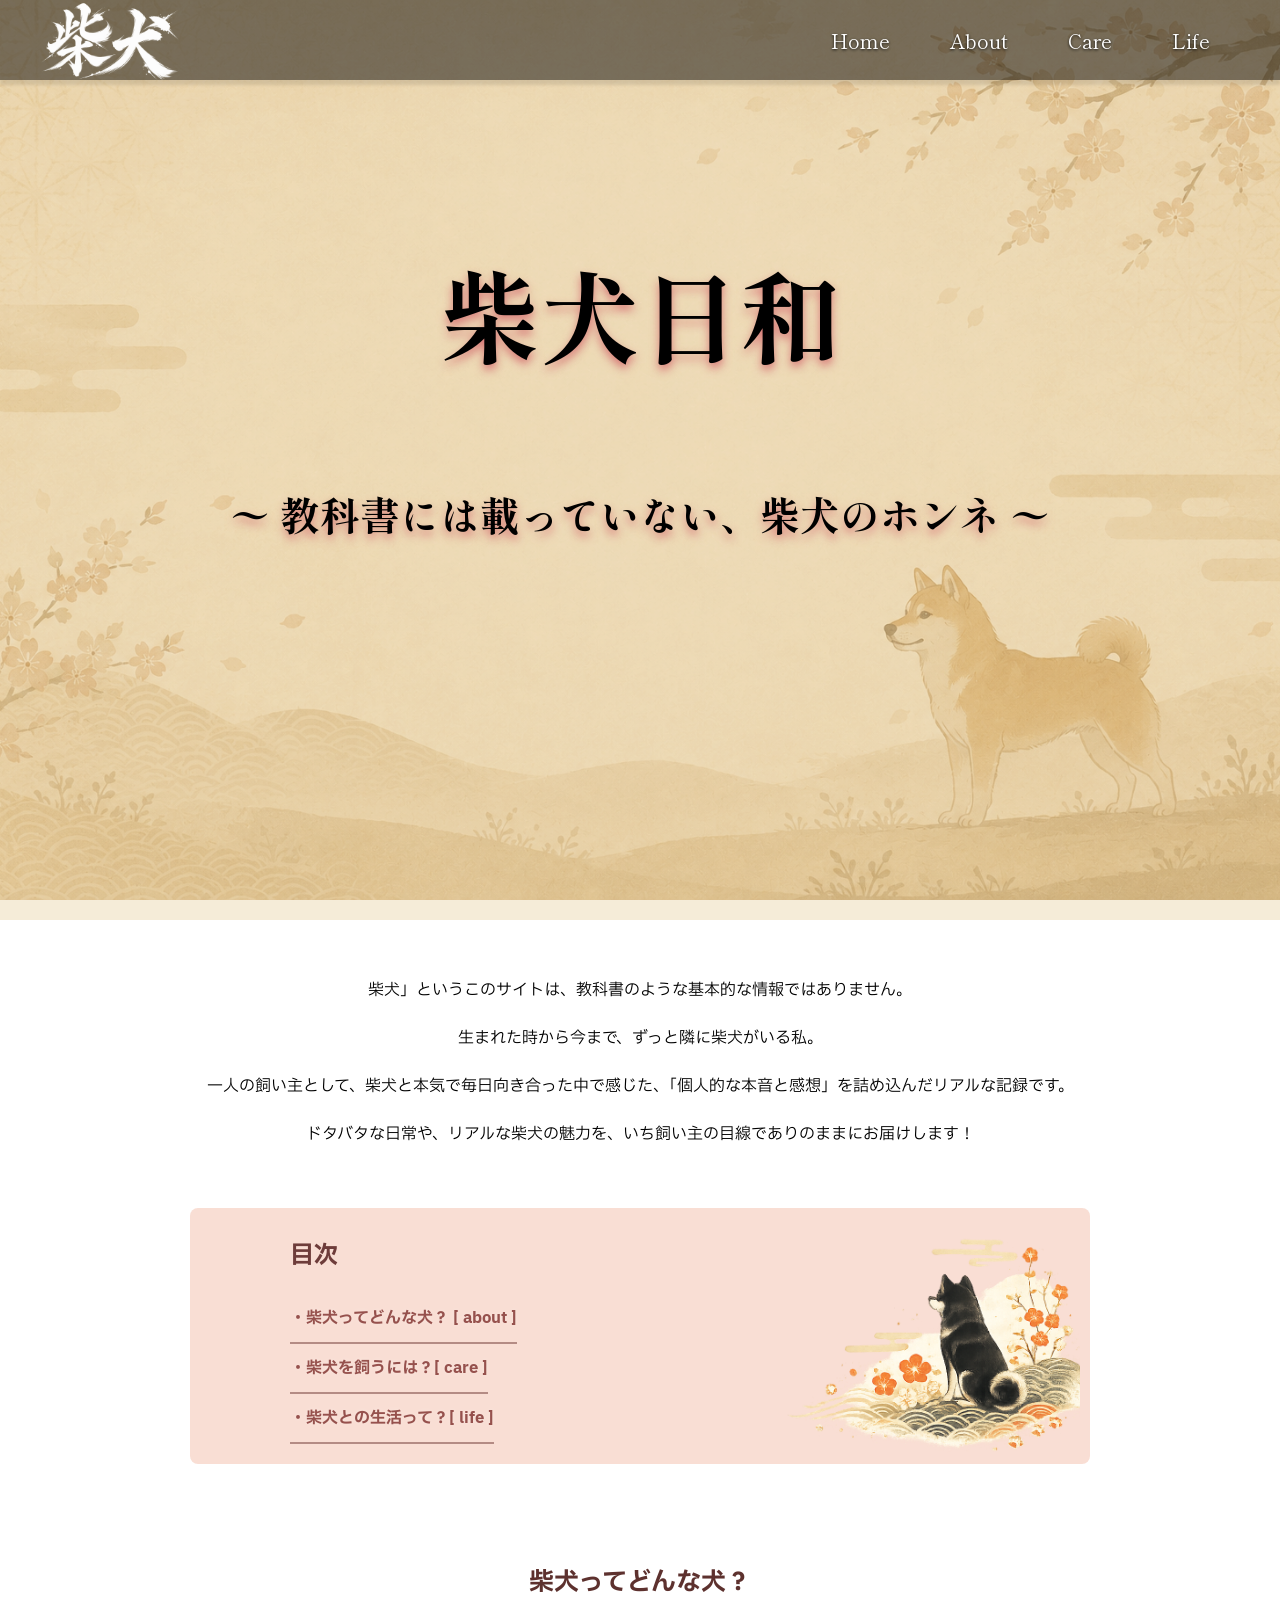
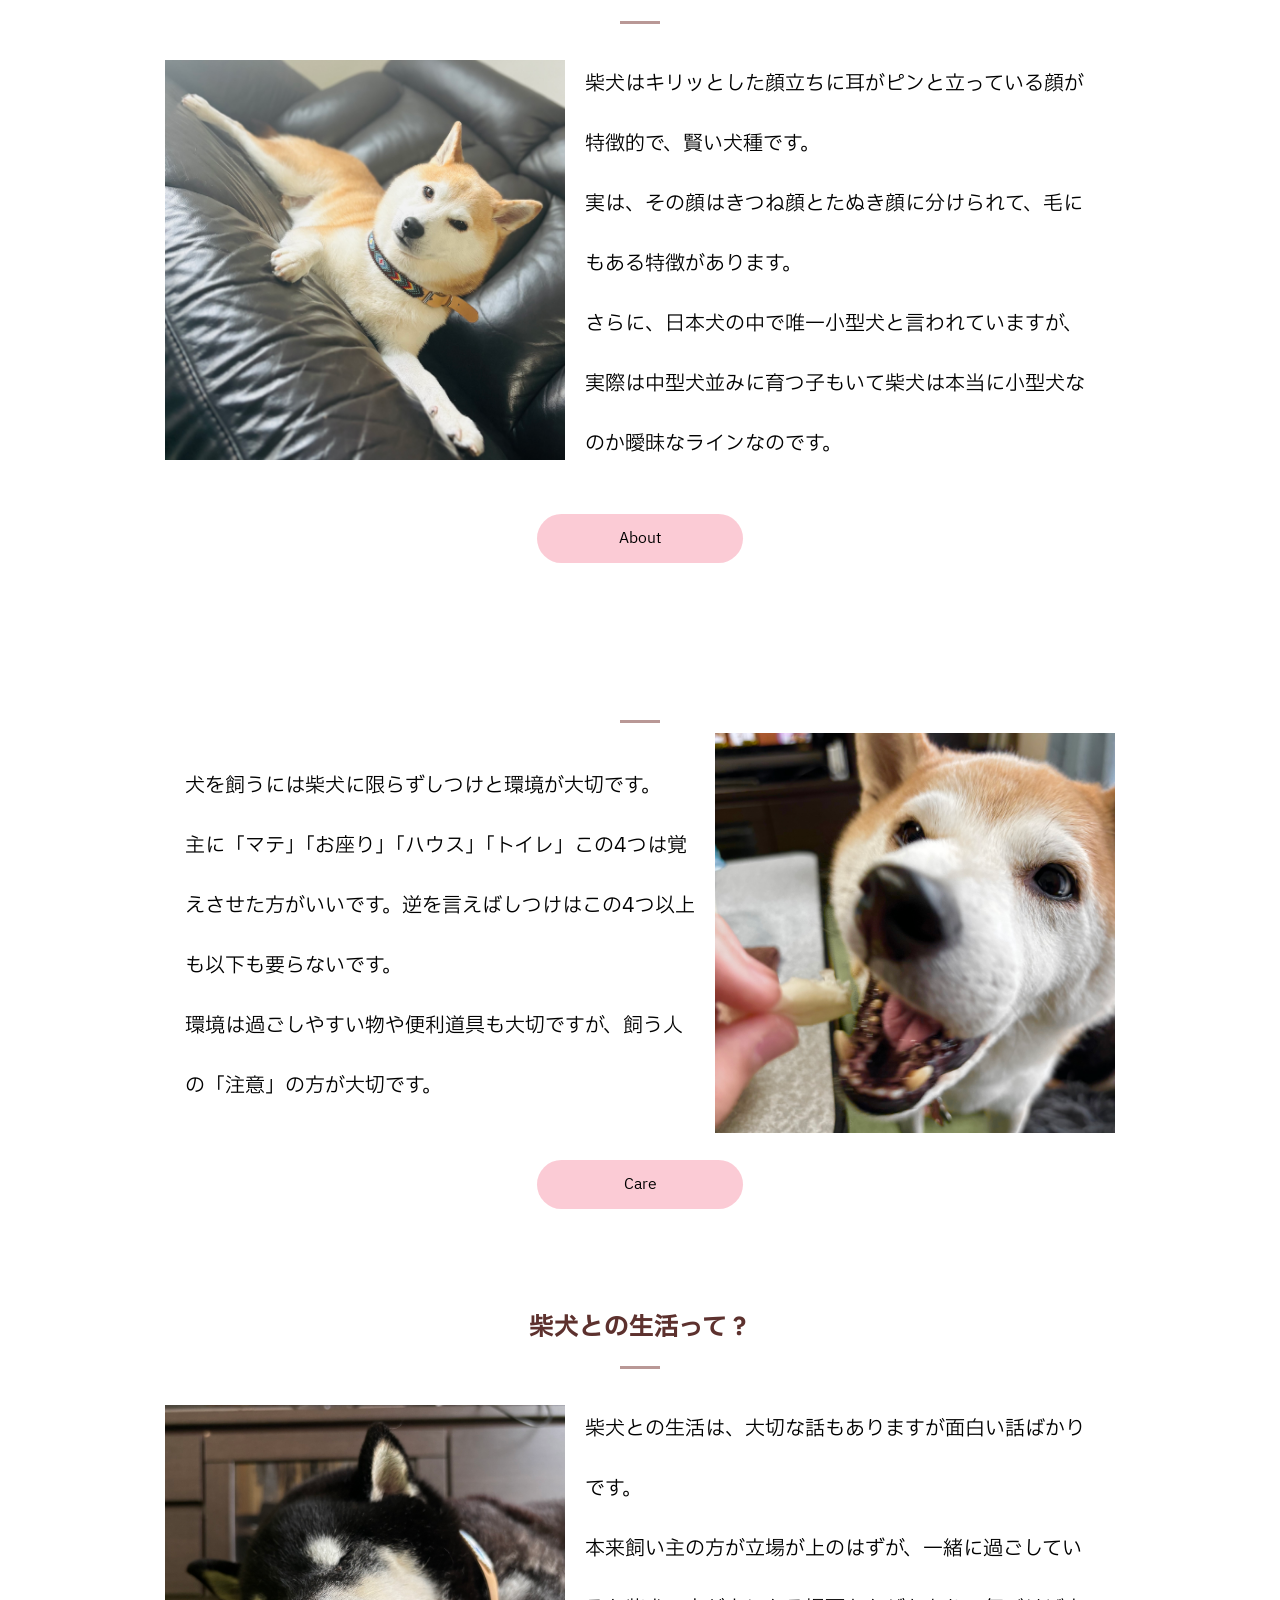
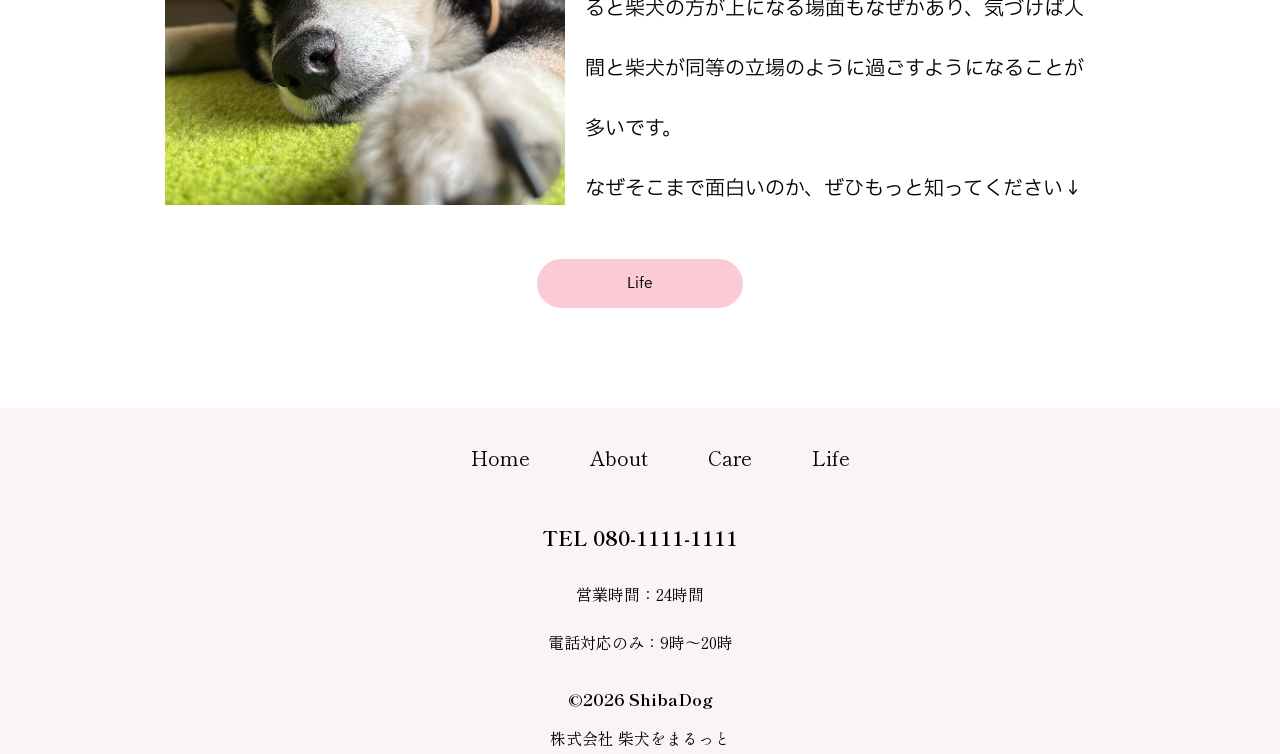
==== DogMatch_Site/html/index.html @ 84b27f3e "初め" ====
<!DOCTYPE html>
<html lang="ja">

<head>
    <meta charset="UTF-8">
    <meta name="viewport" content="width=device-width, initial-scale=1.0">
    <title>知っておきたい！柴犬のコト</title>
    <link rel="stylesheet" href="../css/base.css">
    <link rel="stylesheet" href="../css/index.css">
    <link rel="preconnect" href="https://fonts.googleapis.com">
    <link rel="preconnect" href="https://fonts.gstatic.com" crossorigin>
    <link href="https://fonts.googleapis.com/css2?family=IBM+Plex+Sans+JP&family=Shippori+Mincho&display=swap"
        rel="stylesheet">
</head>

<body>
    <header class="header">
        <div class="header-inner">
            <a href="./index.html" class="header-logo">
                <img src="../../DogMatch_Picture/./DM_logo.png" alt="DogMatch-logo">
            </a>
            <button class="menu-button"></button>
            <!-- ボタンの説明的なの欲しい（肉球がメニューボタンだと分かりにくいから -->
            <div class="header-site-menu">
                <nav class="site-menu">
                    <ul>
                        <li><a href="./index.html">Home</a></li>
                        <li><a href="./about.html">About</a></li>
                        <li><a href="./care.html">Care</a></li>
                        <li><a href="./life.html">Life</a></li>
                    </ul>
                </nav>
            </div>
        </div>
    </header>
    <main>
        <div class="title">
            <h1>柴犬日和</h1>
            <p>〜 教科書には載っていない、柴犬のホンネ 〜</p>
        </div>
        <!-- 一番初めの一言 -->
        <div class="fade-in">
            <div class="first-message">
                <p class="first-message-big">
                    柴犬」というこのサイトは、教科書のような基本的な情報ではありません。<br>生まれた時から今まで、ずっと隣に柴犬がいる私。<br>一人の飼い主として、柴犬と本気で毎日向き合った中で感じた、「個人的な本音と感想」を詰め込んだリアルな記録です。<br>ドタバタな日常や、リアルな柴犬の魅力を、いち飼い主の目線でありのままにお届けします！
                </p>
                <p class="first-message-mini">
                    「柴犬」というこのサイトは、教科書のような基本的な情報ではありません。<br>ドタバタな日常や、リアルな柴犬の魅力を、いち飼い主の目線でありのままにお届けします！</p>
            </div>
        </div>
        <div class="table-of-contents">
            <h2>目次</h2>
            <div class="text">
                <a href="#about-first" class="about">・柴犬ってどんな犬？ [ about ]</a>
                <a href="#point-first" class="point">・柴犬を飼うには？[ care ]</a>
                <a href="#life-first" class="life">・柴犬との生活って？[ life ]</a>
                <img src="../../DogMatch_Picture/mokuji-bgc.png" alt="もくじ">
            </div>
        </div>
        <!-- ここから各項目簡単説明 -->
        <!-- 柴とは -->
        <div class="recommended" id="about-first">
            <a>
                <div class="fade-in">柴犬ってどんな犬？</div>
            </a>
        </div>
        <div class="fade-in">
            <div class="about-first">
                <a class="about-pc"><img src="../../DogMatch_Picture/About-first.png" alt="about"></a>
                <p class="brief-explanation">柴犬はキリッとした顔立ちに耳がピンと立っている顔が特徴的で、賢い犬種です。<br>
                    実は、その顔はきつね顔とたぬき顔に分けられて、毛にもある特徴があります。<br>
                    さらに、日本犬の中で唯一小型犬と言われていますが、実際は中型犬並みに育つ子もいて柴犬は本当に小型犬なのか曖昧なラインなのです。</p>
            </div>
        </div>
        <a class="link-button" href="./about.html">About</a>
        <!-- 飼う注意事項 -->
        <div class="recommended" id="point-first">
            <a>
                <div class="fade-in">柴犬を飼うには？</div>
            </a>
        </div>
        <div class="fade-in">
            <div class="about-first">
                <p class="brief-explanation">
                    犬を飼うには柴犬に限らずしつけと環境が大切です。<br>主に「マテ」「お座り」「ハウス」「トイレ」この4つは覚えさせた方がいいです。逆を言えばしつけはこの4つ以上も以下も要らないです。<br>環境は過ごしやすい物や便利道具も大切ですが、飼う人の「注意」の方が大切です。
                </p>
                <a class="about-pc"><img src="../../DogMatch_Picture/Point-first.jpeg" alt="point"></a>
            </div>
        </div>
        <a class="link-button" href="./care.html">Care</a>
        <!-- 生活 -->
        <div class="recommended" id="life-first">
            <a>
                <div class="fade-in">柴犬との生活って？</div>
            </a>
        </div>
        <div class="fade-in">
            <div class="about-first">
                <a class="about-pc"><img src="../../DogMatch_Picture/Life-first.jpeg" alt="point"></a>
                <div class="brief-explanation">
                    <p>柴犬との生活は、大切な話もありますが面白い話ばかりです。<br>
                        本来飼い主の方が立場が上のはずが、一緒に過ごしていると柴犬の方が上になる場面もなぜかあり、気づけば人間と柴犬が同等の立場のように過ごすようになることが多いです。<br>なぜそこまで面白いのか、ぜひもっと知ってください↓
                    </p>
                </div>
            </div>
        </div>
        <a class="link-button" href="./life.html">Life</a>
    </main>
    <footer>
        <div class="site-menu">
            <nav class="base-menu">
                <ul>
                    <li><a href="./index.html">Home</a></li>
                    <li><a href="./about.html">About</a></li>
                    <li><a href="./care.html">Care</a></li>
                    <li><a href="./life.html">Life</a></li>
                </ul>
            </nav>
        </div>
        <div class="text-center">
            <div class="base-tel">
                <p>TEL 080-1111-1111</p>
            </div>
            <div class="base-time">
                <p>
                    営業時間：24時間
                </p>
                <p>
                    電話対応のみ：9時〜20時
                </p>
            </div>
            <p class="copyright"><small>&copy;2026 ShibaDog</small></p>
            <p class="company">株式会社 柴犬をまるっと</p>
        </div>
    </footer>
    <script>
        // 動作したいものを見つける
        const menuButton = document.querySelector('.menu-button');
        const headerSiteMenu = document.querySelector('.header-site-menu');
        // 入力されるまで待つ
        menuButton.addEventListener('click', function () {
            headerSiteMenu.classList.toggle('show');//押すと表示が切り替わり、なければ出し、出されていれば引っ込める。
        });

        // fade-in
        // observerはオブジェクト（newがついているから）
        // 「画面監視のルールが書かれた設計図」 = IntersectionObserver
        const observer = new IntersectionObserver(entries => {
            // isIntersectingは画面に映っているかどうかyes,noの話
            entries.forEach(entry => {
                //entriesというリストの箱に入って、entryで一つ一つ出してる
                if (entry.isIntersecting) entry.target.classList.add('is-visible');
                // entry.targetで住所を特定し、classListでそこにつき足すようにする（リスト名にis-visibleを追加してcssを作動させる）
            });
        });
        // entriesに入ってくる数が一つであってもリストという頑丈な箱に入って渡されてくるため、一度蓋を開ける作業としてentries.forEach(entry =>これは必須→勝手にブラウザが頑丈な箱に入れるからである

        // クラス名を見つけるにはjsだとドットをつけないとクラス名なんだ！と理解しない。ドットがないとただの<>で囲われた文字を探してしまう
        document.querySelectorAll('.fade-in').forEach(el => observer.observe(el));
        // forEachはpythonでいうfor文
        // このコードはdocumentで画面全体を見て、.fade-inを全て見つけ次第、その要素をfor文で一つ一つelに入れ込んでいく。→entriesは受け取る箱で、observeはその箱に投げる役割。
    </script>
</body>

</html>
---- DogMatch_Site/css/base.css ----
@charset "utf-8";

/* フォント */
/* font-family: "IBM Plex Sans JP", sans-serif; 可愛い方*/
/* font-family: "Shippori Mincho", serif;　和風 */

html {
    scroll-behavior: smooth;
}

/* これだけでゆっくり動いてくれる */


body {
    font-family: "IBM Plex Sans JP", sans-serif;
    /* background-image: url(../../DogMatch_Picture/background.png); */
    background-repeat: no-repeat;
    background-position: center;
    /* スクロールしても背景固定 */
    background-attachment: fixed;
    background-size: cover;
    margin: 0;
    padding: 0;
    width: 100%;
}

/* ↓各項目のtitle部分設定 */
.title {
    font-family: "Shippori Mincho", serif;
    width: 100%;
    margin-top: 0;
    padding-top: 150px;
    padding-bottom: 100px;
    font-weight: bold;
    text-align: center;
    font-size: 20px;
    text-shadow: 0 5px 5px #ffffffaf;
    /*横　縦　ぼかしの大きさ　色*/
}

.title h1 {
    font-size: 5vh;
}

/* ここまで各項目title */

a {
    color: inherit;
    /*文字の色は継承してねってこと */
    text-decoration: none;
}

ul {
    display: flex;
    list-style: none;
    /* 頭のアイコンをなくす */
}

/* ヘッター */
.header-site-menu ul li,
.base-menu ul li {
    margin-left: 30px;
    margin-right: 30px;
    font-size: 20px;
}

.header-logo {
    /*このロゴは<a>、インライン要素。＝高さや幅は設定できない*/
    display: block;
    width: 140px;
    margin-top: 10px;
}

header {
    font-family: "Shippori Mincho", serif;
    width: 100%;
    height: 80px;
    top: 0;
    left: 0;
    background-color: #0000007d;
    position: fixed;
    box-shadow: 0 5px 3px rgba(0, 0, 0, 0.1);
    text-shadow: 0 1px 3px #090909f6;
    /*横　縦　ぼかしの大きさ　色*/
    z-index: 999;
}

.menu-button {
    display: none;
}

.header-inner {
    /* 主軸ができる→これに沿って子要素を並べられる */
    display: flex;
    /* 交差軸を作る（今回は縦にできる） */
    /* 左右の要素を端に置いてあと均等に置く */
    justify-content: space-between;
    align-items: center;
    color: #fff;
    max-width: 1200px;
    height: 100%;
    margin-left: auto;
    margin-right: auto;
    padding-left: 40px;
    padding-right: 40px;

}

/* ヘッターここまで */

img {
    max-width: 100%;
    object-fit: cover;
    background-size: cover;
}

/* フッター↓ */
footer {
    font-family: "Shippori Mincho", serif;
    margin-top: 30px;
    background-color: #f3e8ee75;
    flex-direction: column;
    display: flex;
    align-items: center;
    line-height: 2;
}

.text-center {
    text-align: center;
}

.base-menu {
    margin-top: 30px;
    margin-bottom: 20px;
}

.copyright,
.base-tel {
    font-size: 20px;
    font-weight: bold;
    /* これで真ん中に配置できる */

}

.company {
    line-height: 0;
}

/* フッター設定ここまで */

/* スクロール設定 */
.fade-in {
    opacity: 0;
    /*透明に*/
    transform: translateY(40px);
    /*縦に５０px下げる*/
    transition: opacity 1s, transform 1s;
    /*1秒かけて変化*/
}

/* jsで.is-visibleというオブジェクトもついたら */
.fade-in.is-visible {
    opacity: 1;
    transform: translateY(0);
}

@media (max-width:900px) {
    body {
        background-position: right -100px bottom;

    }

    /* ヘッター */
    .header {
        position: fixed;
        height: 60px;
        top: 0;
        left: 0;
        width: 100%;
    }

    .header-inner {
        height: 100%;
    }

    .header-logo {
        width: 100px;
    }

    .site-menu ul {
        padding-left: 0;
        display: block;
        text-align: center;
        line-height: 4;
    }

    /* ヘッターの出し入れ ↓*/
    .base-menu {
        display: none;
    }

    .header-site-menu {
        position: absolute;
        top: 100%;
        left: 0;
        right: 0;
        background-color: #888e7edd;
        padding-top: 30px;
        padding-bottom: 50px;
        display: none;
    }

    .header-site-menu.show {
        /*jsで'is-show'（ここはただの名前なためなんでも動く、同じ名前なら）を追加されると、*/
        display: block;
    }

    .menu-button {
        display: block;
        width: 50px;
        height: 50px;
        background-image: url(../../DogMatch_Picture/paw.png);
        background-size: 100%;
        background-repeat: no-repeat;
        background-position: center;
        background-color: transparent;
        border: none;
        border-radius: 0;
        /*ボタンとしてわかりやすく、初めから角が丸び帯てるためなくす。*/
        outline: none;
        /*ボーダーと違って、動く、ボーダーに近いもの*/
    }

    /* ヘッターここまで */

    /*各項目title */
    .title h1 {
        font-size: 30px;
    }
}
---- DogMatch_Site/css/index.css ----
@charset "utf-8";

#about-first,
#point-first,
#life-first {
    /* 目次でここに飛んできたときだけ、上に80pxの隙間を開ける（数値は自由に調整してください） */
    scroll-margin-top: 100px;
}

.about:hover,
.point:hover,
.life:hover {
    color: #a05757;
}

body {
    background-image: url(../../DogMatch_Picture/background.png);
}

/* タイトル部分 */

.title {
    font-family: "Shippori Mincho", serif;
    width: 100%;
    background-color: #c8983230;
    /* height: 350px; */
    height: 80vh;
    /*画面の?%の大きさに設定*/
    /* flex-direction: column;
    display: flex;
    align-items:center; */
    margin-top: 0;
    padding-top: 150px;
    font-weight: bold;
    text-align: center;
    font-size: 40px;
    text-shadow: 0 5px 10px #d67575f6;
    /*横　縦　ぼかしの大きさ　色*/
    padding-bottom: 50px;

}

.title h1 {
    margin-top: 90px;
    margin-bottom: 100px;
    font-size: 100px;
}

/* 前書き */
.first-message,
.brief-explanation {
    /*各項目の説明文も同じcssを適応中*/
    padding: 30px 30px 0;
    text-align: center;
    line-height: 3;
}

.first-message-big {
    display: block;
}

.first-message-mini {
    display: none;
}

/* 前書きここまで */

/* 各項目説明のタイトル部分設定 */
.recommended {
    font-size: 25px;
    margin: 100px auto 0;
    text-align: center;
    font-weight: bold;
    color: #5d312e;
}

.recommended:after {
    content: '';
    /*　これが線のブロック本体*/
    display: block;
    width: 40px;
    height: 3px;
    margin: 20px auto 0;
    background-color: #8046428d;
}

/* ここがボタン設定 */
.link-button {
    background-color: #f4789362;
    text-align: center;
    margin: 20px auto 100px;
    /*　上、左右、下*/
    display: block;
    width: 180px;
    border-radius: 30px;
    /*角を丸くするもので、4つ角全て各自変更できる*/
    font-size: 15px;
    padding: 13px;
}

/* ボタン、カーソルを当てたら色が変わるコード */
.link-button:hover {
    background-color: #fc9fb362;
    color: #545454;
}

/* 説明文 */
.brief-explanation {
    text-align: left;
    padding: 0px 20px 0;
    font-size: 20px;
}

h3 {
    margin-top: 30px;
    margin-left: 20px;
}

/* おすすめ欄のスクロール部分設定 */
.about-first {
    display: flex;
    max-width: 950px;
    margin: 10px auto 20px;
    justify-content: center;
    align-items: center;
    flex-direction: row;
    /*　横並びにする　*/
}

.about-pc {
    max-width: 400px;
}

/* 各項目設定ここまで */

/* ここから目次設定 */
.table-of-contents {
    position: relative;
    /*基準の枠を作る*/
    background-color: #efab9365;
    color: #6e3c3a;
    height: 100%;
    max-width: 700px;
    width: 80%;
    margin: 50px auto 50px;
    padding: 10px 100px 20px;
    z-index: 1;
    border-radius: 8px;
}

.table-of-contents a {
    width: fit-content;
    /*文字の長さ分だけ↓*/
    border-bottom: 2px solid #6e35327e;
    /*２pxの太さで真っ直ぐこの色でひく*/
}

.table-of-contents img {
    position: absolute;
    /*自由に配置できるように*/
    bottom: 0;
    right: 10px;
    width: 100%;
    max-width: 700px;
    z-index: -1;
}

.text a {
    color: #96514d;
    text-shadow: 0 0 5px #ffffff50;
    font-weight: bold;
    display: flex;
    text-align: left;
    line-height: 3;
    width: fit-content;
    /*文字の長さ分当たり判定設定*/
}

.text a:hover {
    color: #663735;
}

@media (max-width:900px) {

    /* 前書き */
    .first-message-big {
        display: none;
    }

    .first-message-mini {
        display: block;
    }

    /* 左右に隙間を開けたいクラスを追加していく */
    .first-message {
        margin-left: 20px;
        margin-right: 10px;
    }

    /* 前書きここまで */

    /* title */
    .title {
        height: 90vh;
        padding-top: 100px;
        padding-bottom: 40px;
        text-align: center;
        font-size: 35px;
        padding-bottom: 0;
    }

    .title h1 {
        margin-top: 150px;
        padding-bottom: 30px;
        font-size: 80px;
    }

    .title p {
        font-size: 18px;
    }

    /* titleここまで */
    /* 各項目内容設定 */
    .about-pc {
        display: none;
    }

    .brief-explanation {
        font-size: 16px;
    }

    /* ここまで */
    /* 目次設定 */
    .table-of-contents {
        padding: 10px 30px;
        width: 80%;
    }

    .table-of-contents a {
        border-bottom: none;
    }
}
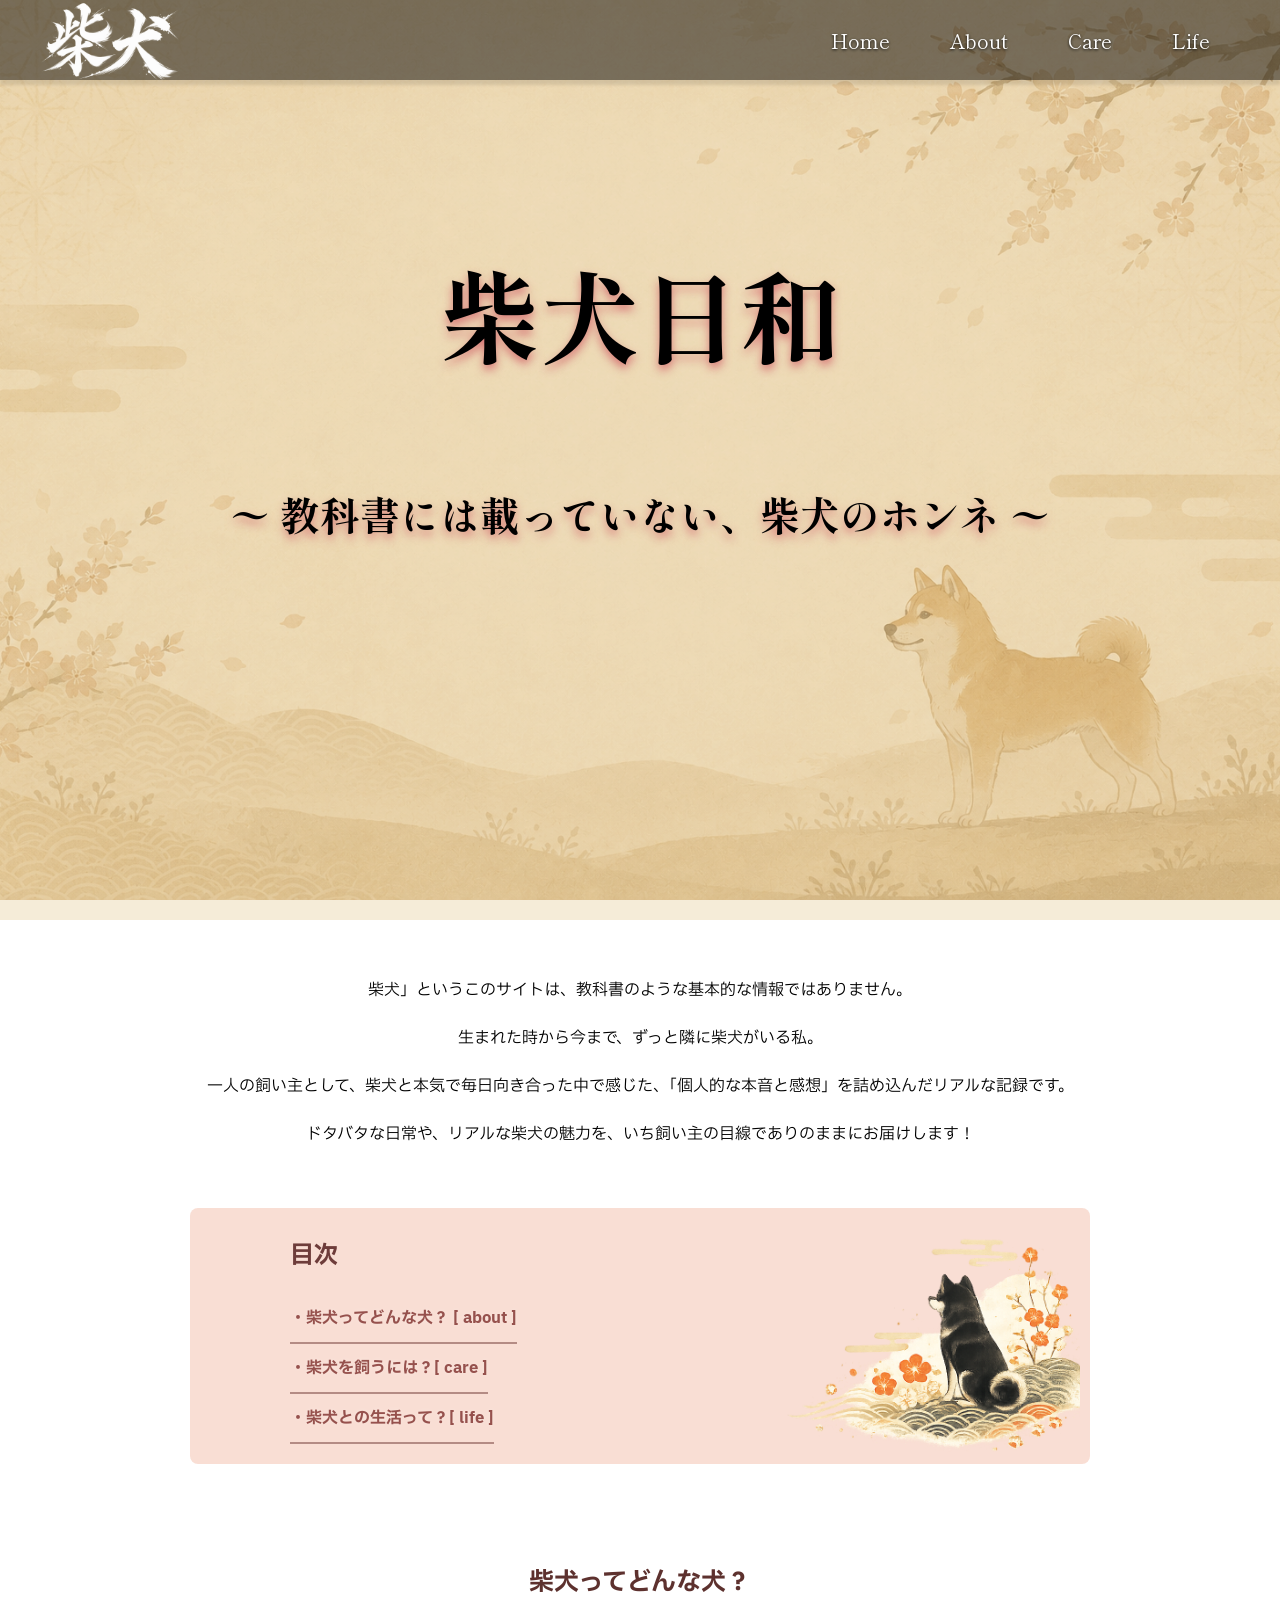
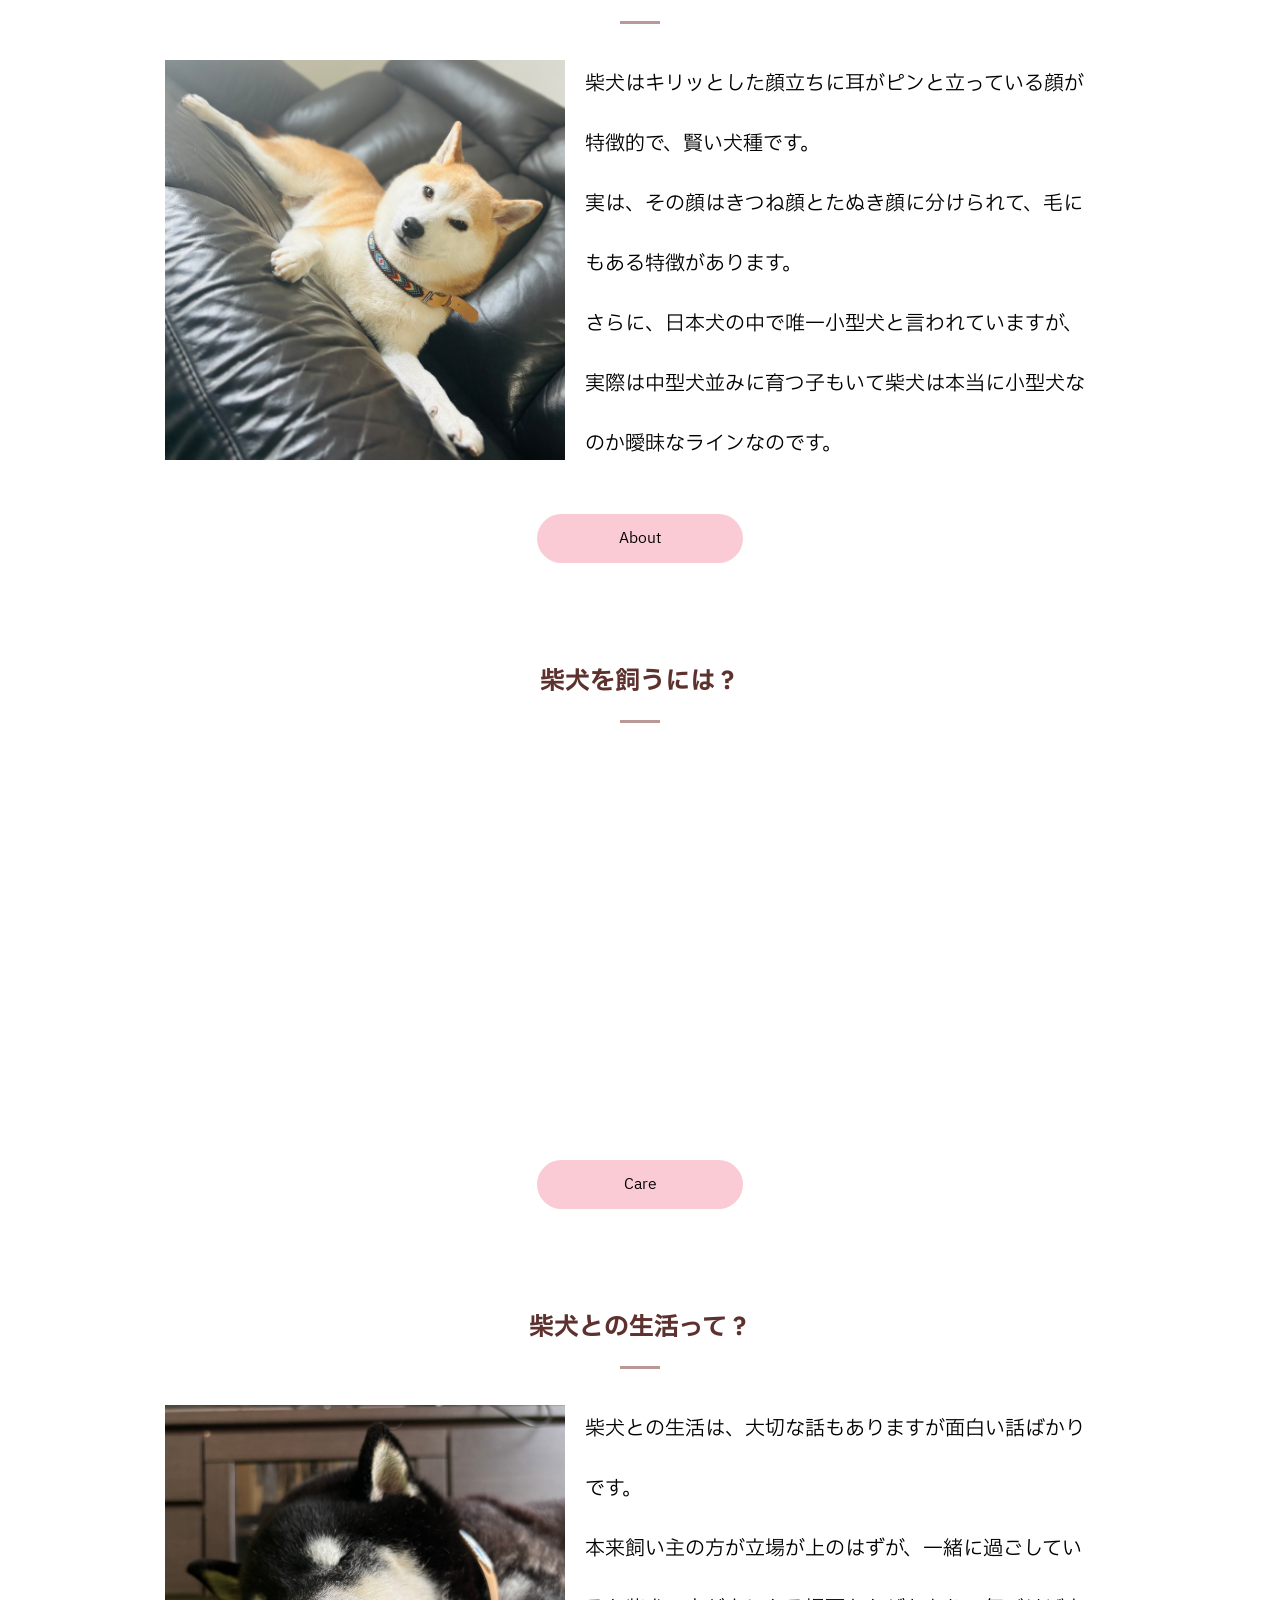
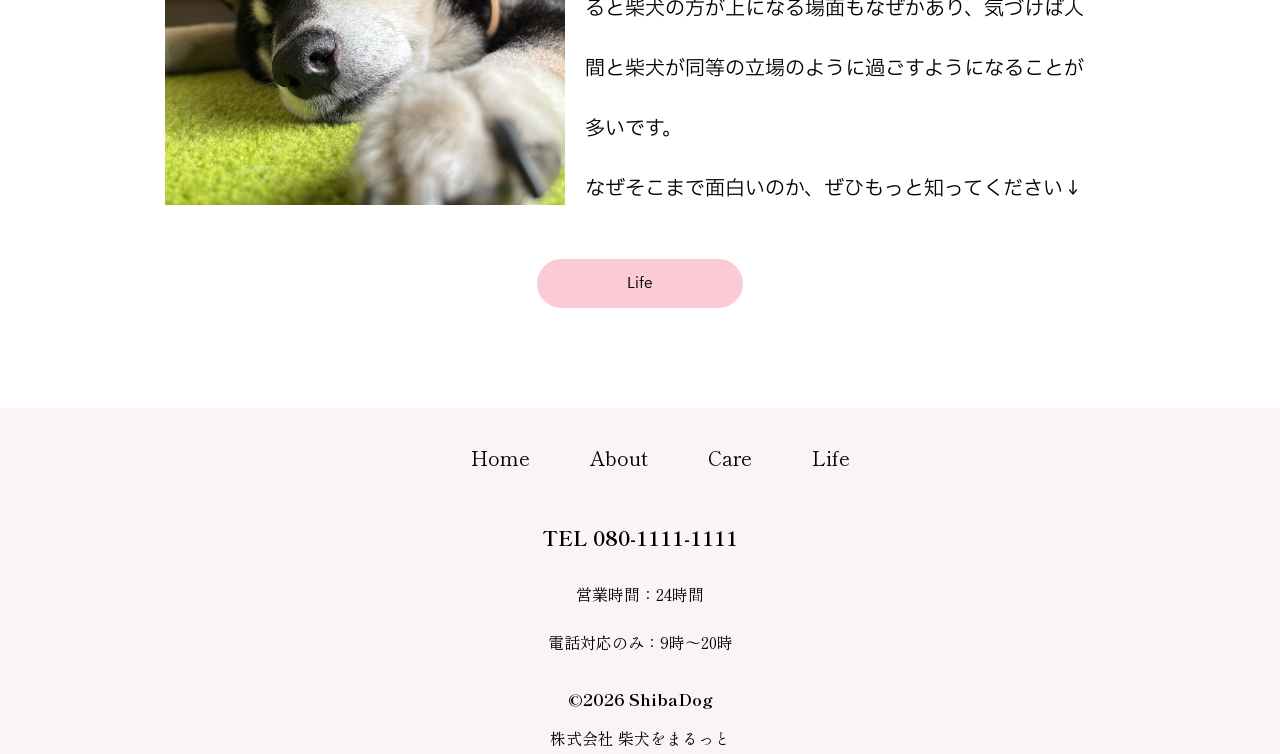
==== commit fbc489e7: "careの内容完成" ====
--- a/DogMatch_Site/html/index.html
+++ b/DogMatch_Site/html/index.html
@@ -61,7 +61,7 @@
         <!-- 柴とは -->
         <div class="recommended" id="about-first">
             <a>
-                <div class="fade-in">柴犬ってどんな犬？</div>
+                <div>柴犬ってどんな犬？</div>
             </a>
         </div>
         <div class="fade-in">
@@ -76,7 +76,7 @@
         <!-- 飼う注意事項 -->
         <div class="recommended" id="point-first">
             <a>
-                <div class="fade-in">柴犬を飼うには？</div>
+                <div>柴犬を飼うには？</div>
             </a>
         </div>
         <div class="fade-in">
@@ -91,7 +91,7 @@
         <!-- 生活 -->
         <div class="recommended" id="life-first">
             <a>
-                <div class="fade-in">柴犬との生活って？</div>
+                <div>柴犬との生活って？</div>
             </a>
         </div>
         <div class="fade-in">
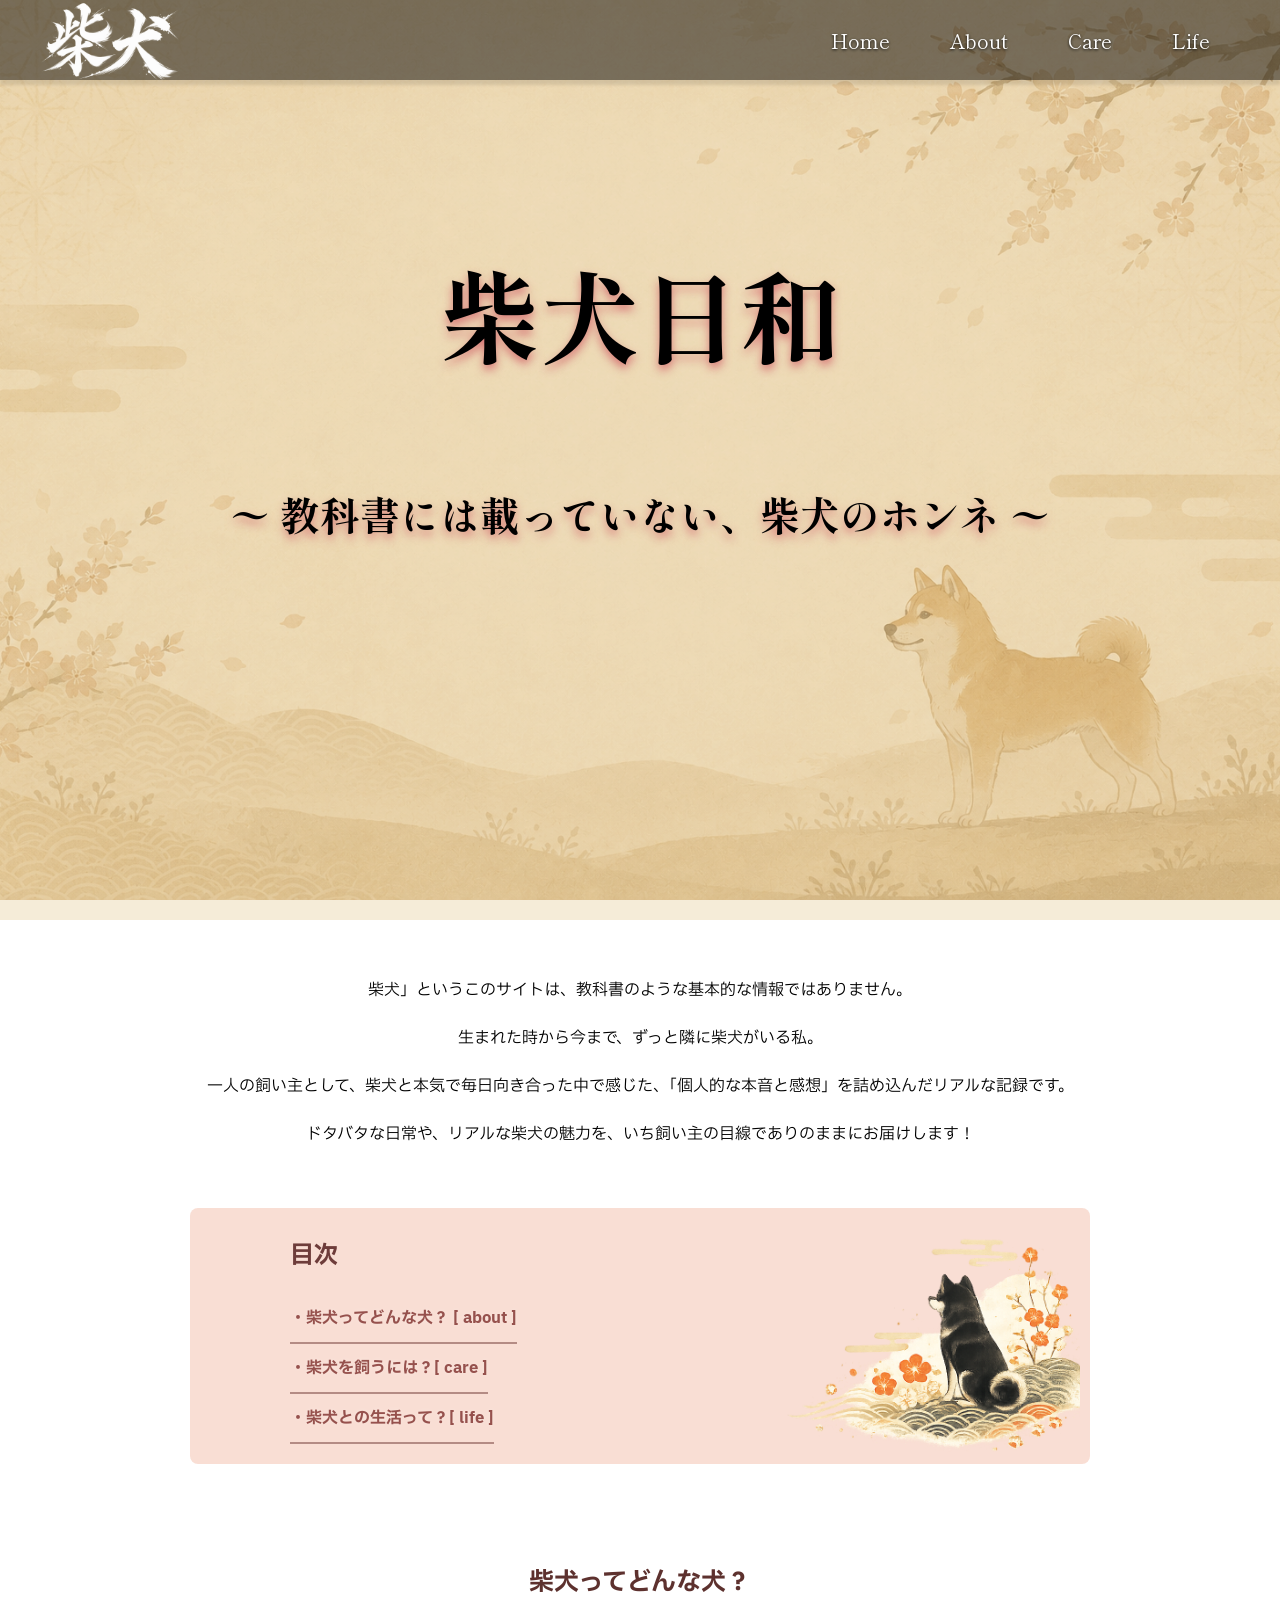
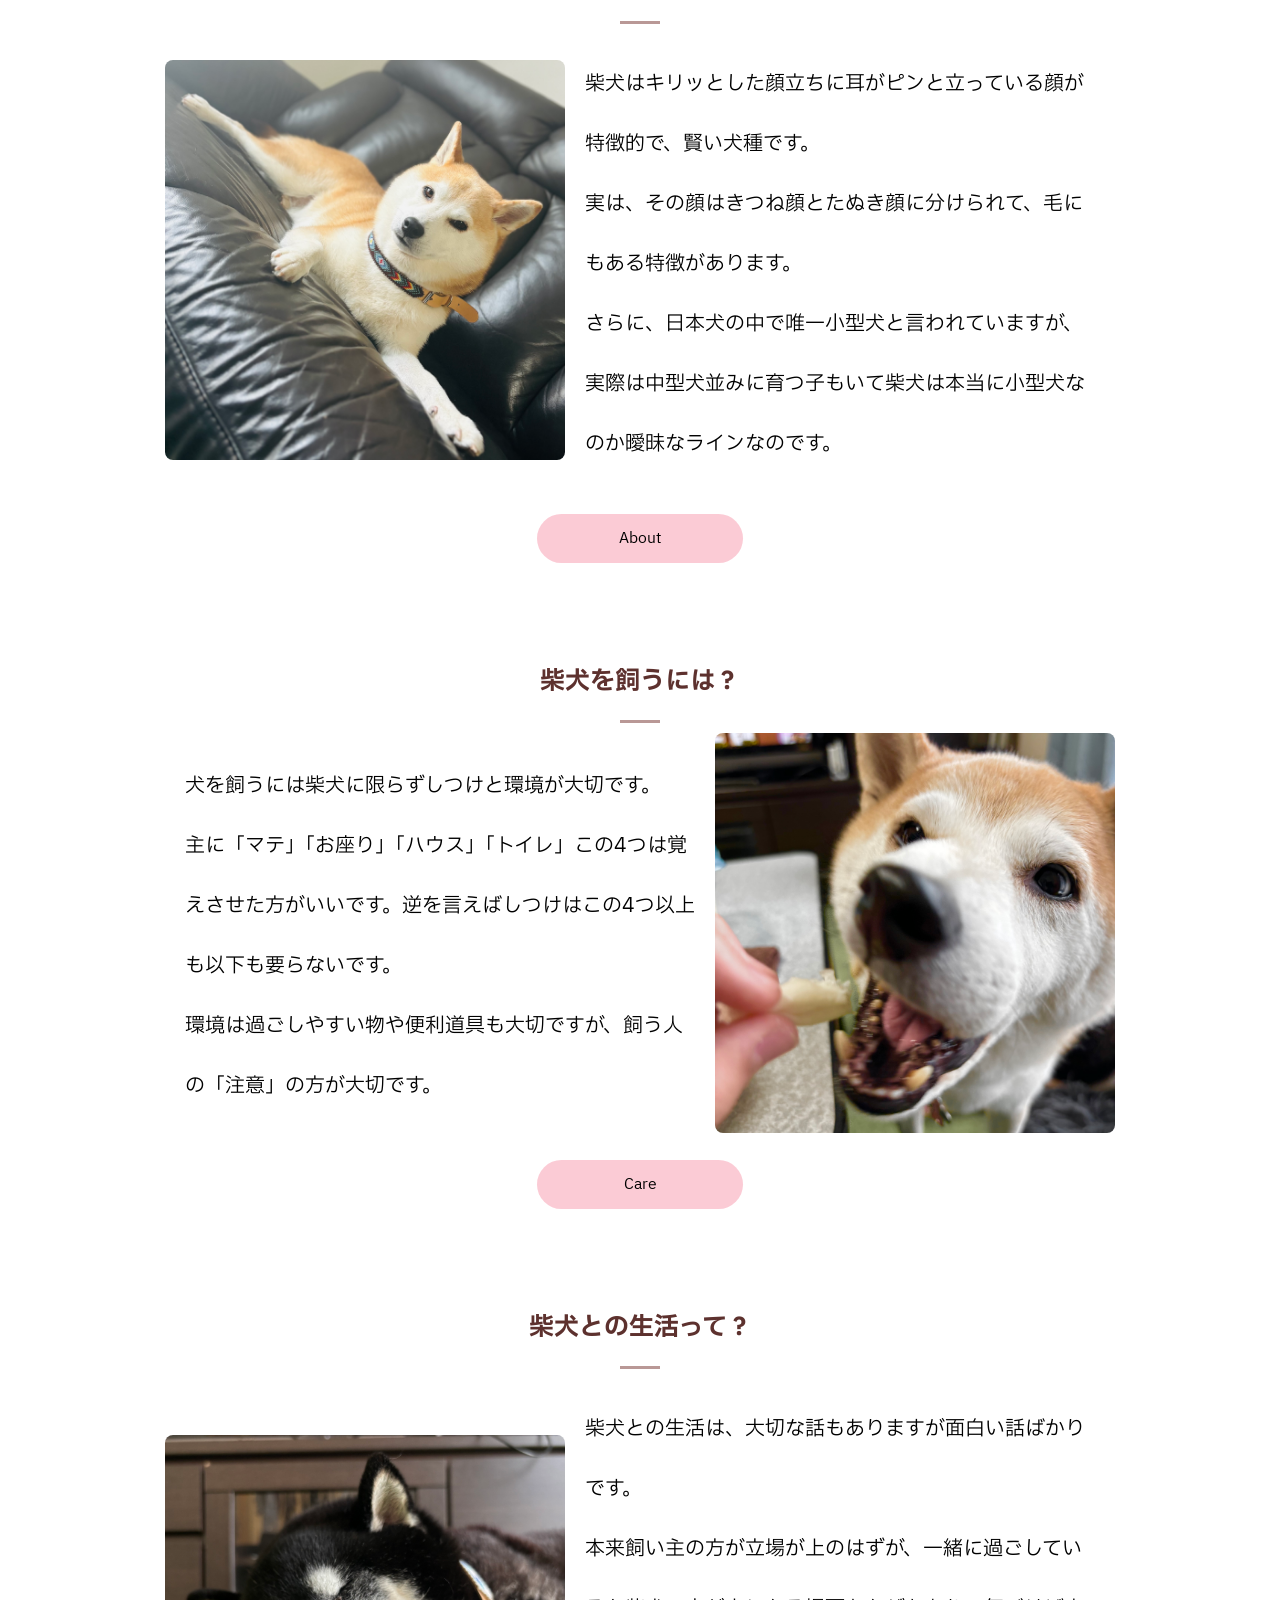
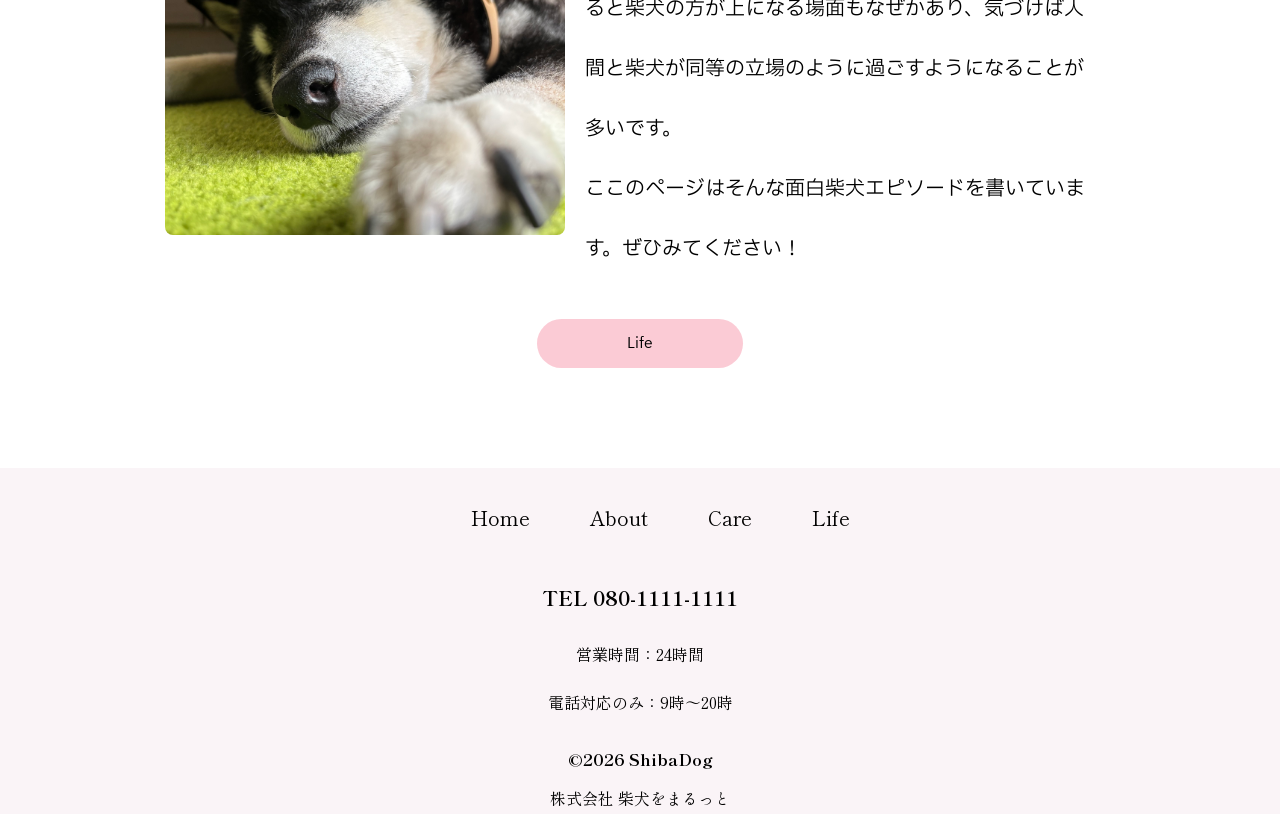
==== commit d13f8d72: "lifeの2/3程完成" ====
--- a/DogMatch_Site/html/index.html
+++ b/DogMatch_Site/html/index.html
@@ -99,7 +99,7 @@
                 <a class="about-pc"><img src="../../DogMatch_Picture/Life-first.jpeg" alt="point"></a>
                 <div class="brief-explanation">
                     <p>柴犬との生活は、大切な話もありますが面白い話ばかりです。<br>
-                        本来飼い主の方が立場が上のはずが、一緒に過ごしていると柴犬の方が上になる場面もなぜかあり、気づけば人間と柴犬が同等の立場のように過ごすようになることが多いです。<br>なぜそこまで面白いのか、ぜひもっと知ってください↓
+                        本来飼い主の方が立場が上のはずが、一緒に過ごしていると柴犬の方が上になる場面もなぜかあり、気づけば人間と柴犬が同等の立場のように過ごすようになることが多いです。<br>ここのページはそんな面白柴犬エピソードを書いています。ぜひみてください！
                     </p>
                 </div>
             </div>
--- a/DogMatch_Site/css/base.css
+++ b/DogMatch_Site/css/base.css
@@ -112,6 +112,7 @@
     max-width: 100%;
     object-fit: cover;
     background-size: cover;
+    border-radius: 8px;
 }
 
 /* フッター↓ */
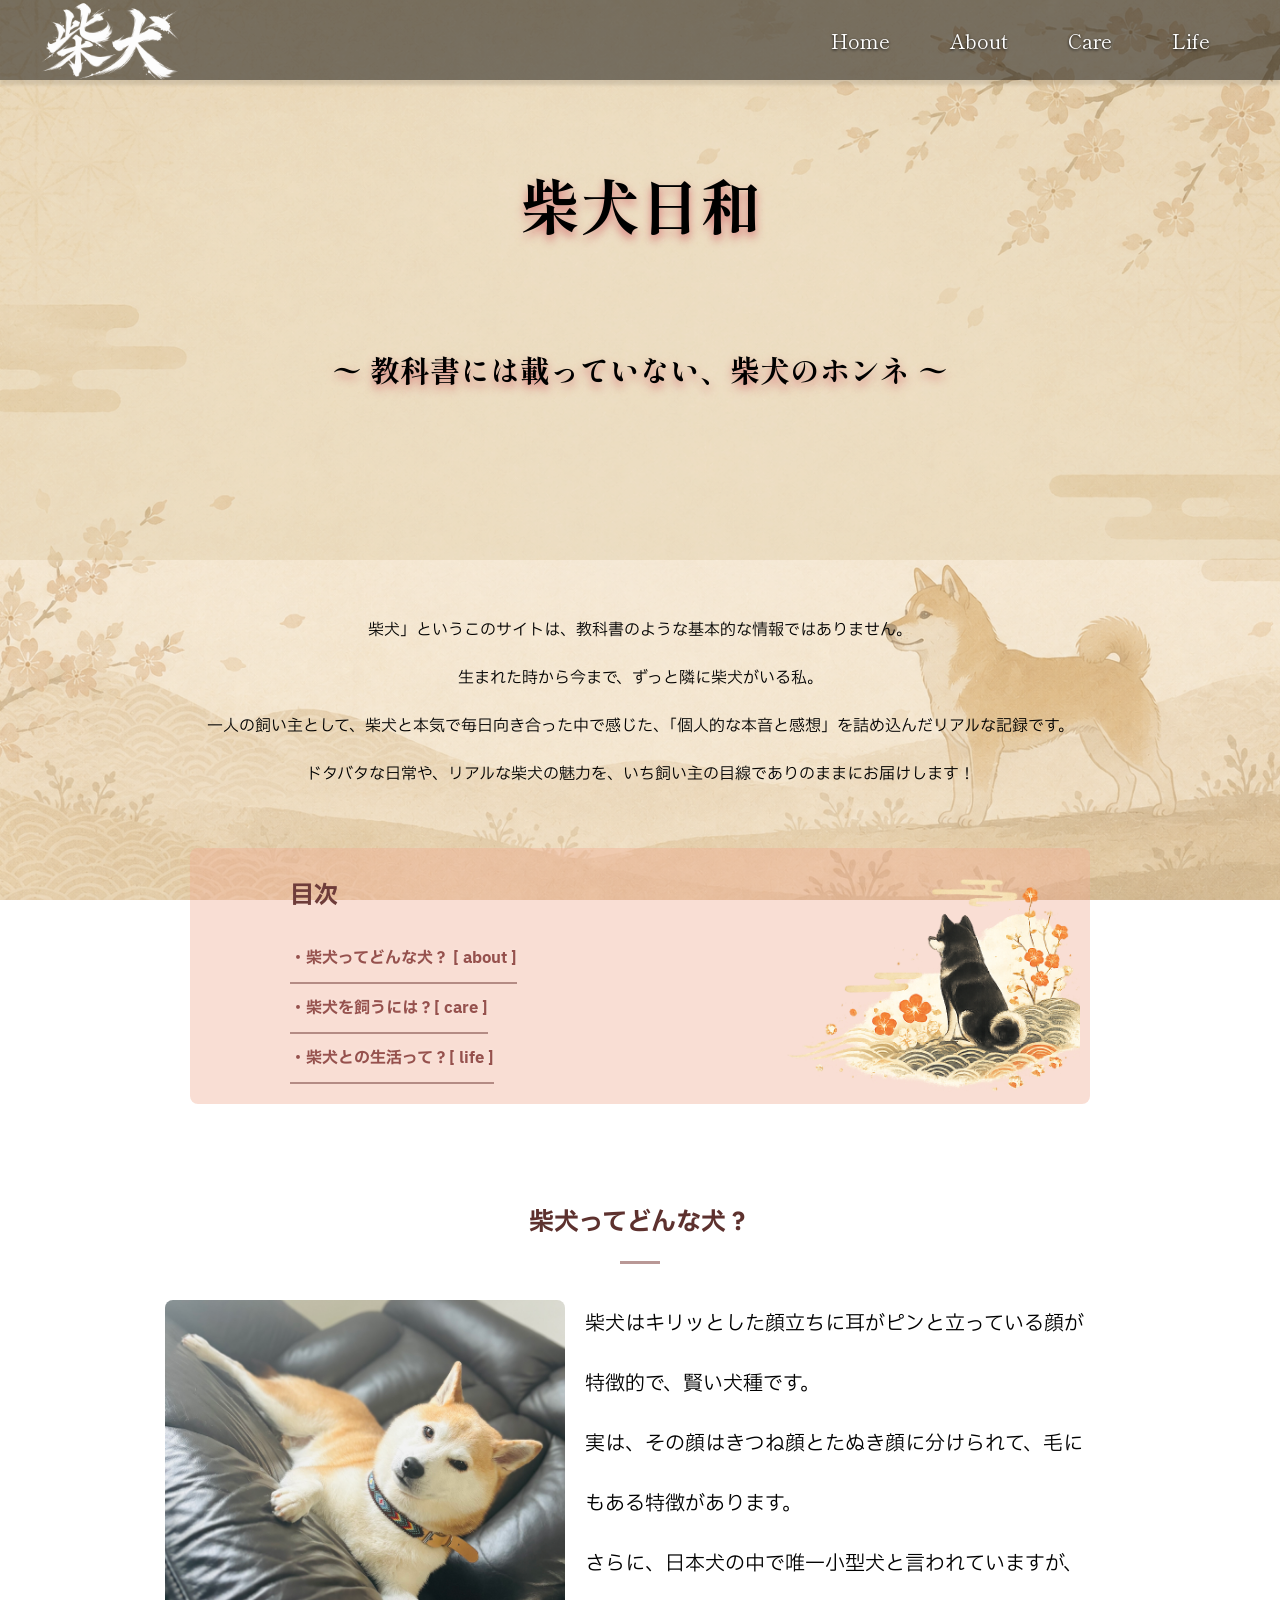
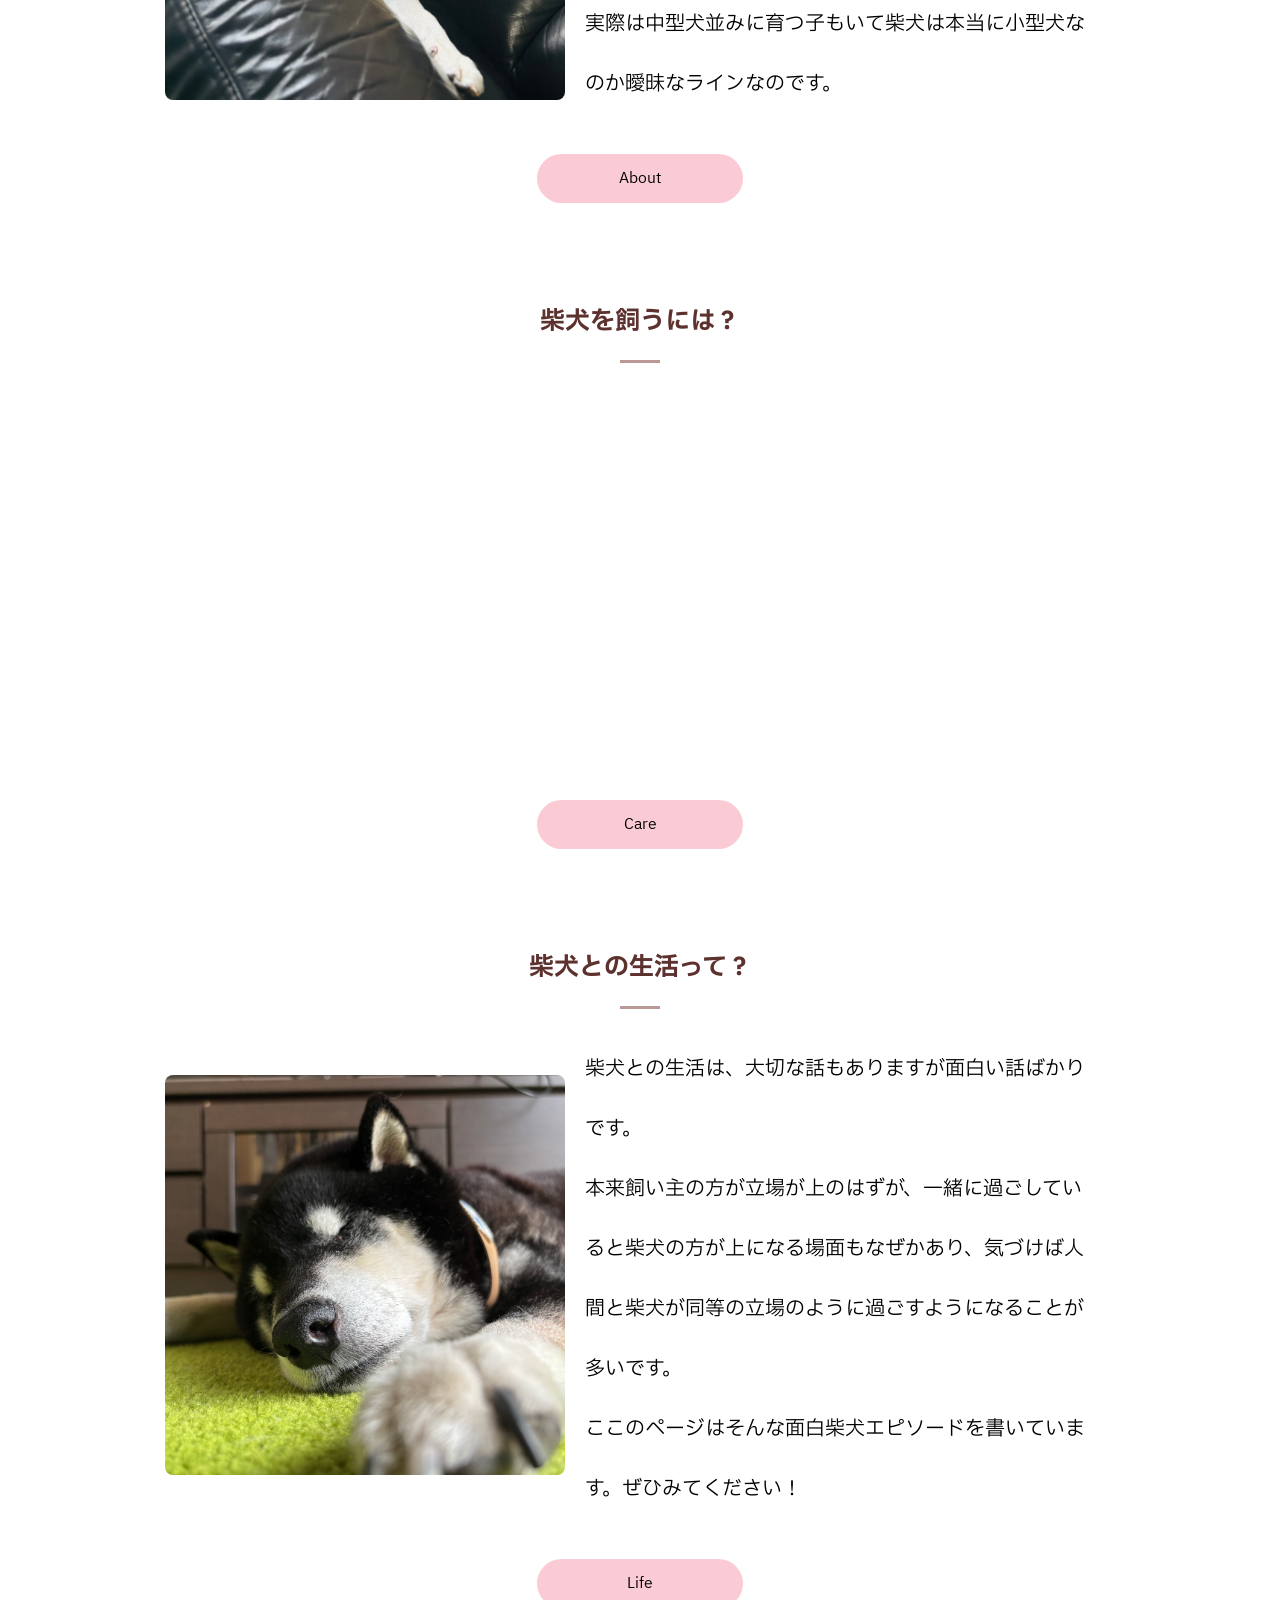
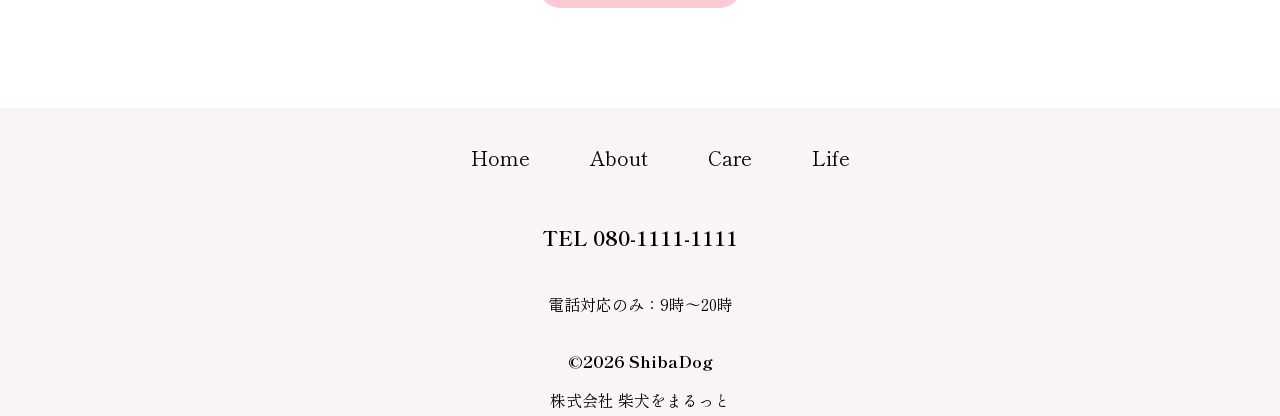
==== commit 4437a48e: "微調整" ====
--- a/DogMatch_Site/html/index.html
+++ b/DogMatch_Site/html/index.html
@@ -123,9 +123,6 @@
             </div>
             <div class="base-time">
                 <p>
-                    営業時間：24時間
-                </p>
-                <p>
                     電話対応のみ：9時〜20時
                 </p>
             </div>
--- a/DogMatch_Site/css/base.css
+++ b/DogMatch_Site/css/base.css
@@ -165,6 +165,10 @@
     transform: translateY(0);
 }
 
+.base-time {
+    margin-top: 30px;
+}
+
 @media (max-width:900px) {
     body {
         background-position: right -100px bottom;
--- a/DogMatch_Site/css/index.css
+++ b/DogMatch_Site/css/index.css
@@ -22,9 +22,9 @@
 .title {
     font-family: "Shippori Mincho", serif;
     width: 100%;
-    background-color: #c8983230;
+    background-color: #c6ab7230;
     /* height: 350px; */
-    height: 80vh;
+    height: 40vh;
     /*画面の?%の大きさに設定*/
     /* flex-direction: column;
     display: flex;
@@ -33,7 +33,7 @@
     padding-top: 150px;
     font-weight: bold;
     text-align: center;
-    font-size: 40px;
+    font-size: 30px;
     text-shadow: 0 5px 10px #d67575f6;
     /*横　縦　ぼかしの大きさ　色*/
     padding-bottom: 50px;
@@ -41,9 +41,9 @@
 }
 
 .title h1 {
-    margin-top: 90px;
+    margin-top: 10px;
     margin-bottom: 100px;
-    font-size: 100px;
+    font-size: 60px;
 }
 
 /* 前書き */
@@ -203,16 +203,16 @@
     .title {
         height: 90vh;
         padding-top: 100px;
-        padding-bottom: 40px;
+        padding-bottom: 30px;
         text-align: center;
         font-size: 35px;
         padding-bottom: 0;
     }
 
     .title h1 {
-        margin-top: 150px;
-        padding-bottom: 30px;
-        font-size: 80px;
+        margin-top: 180px;
+        padding-bottom: 0;
+        font-size: 50px;
     }
 
     .title p {
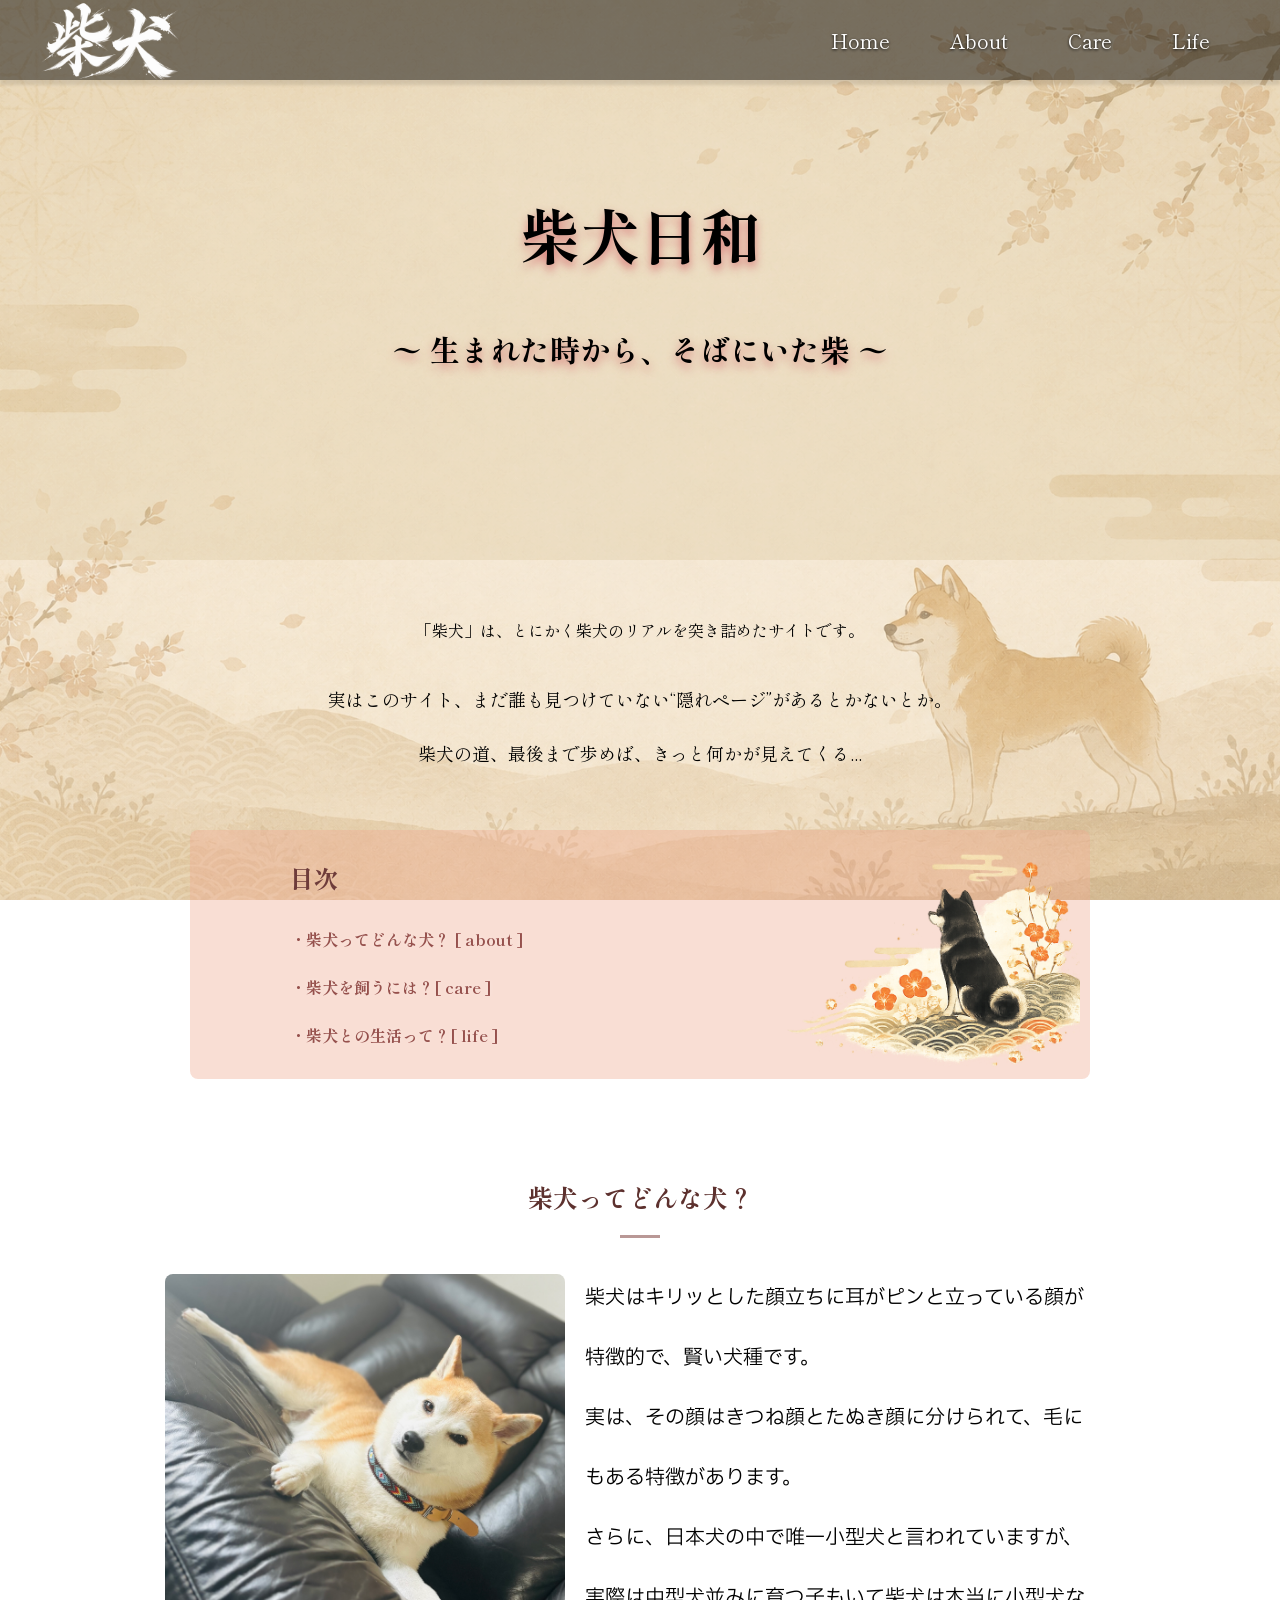
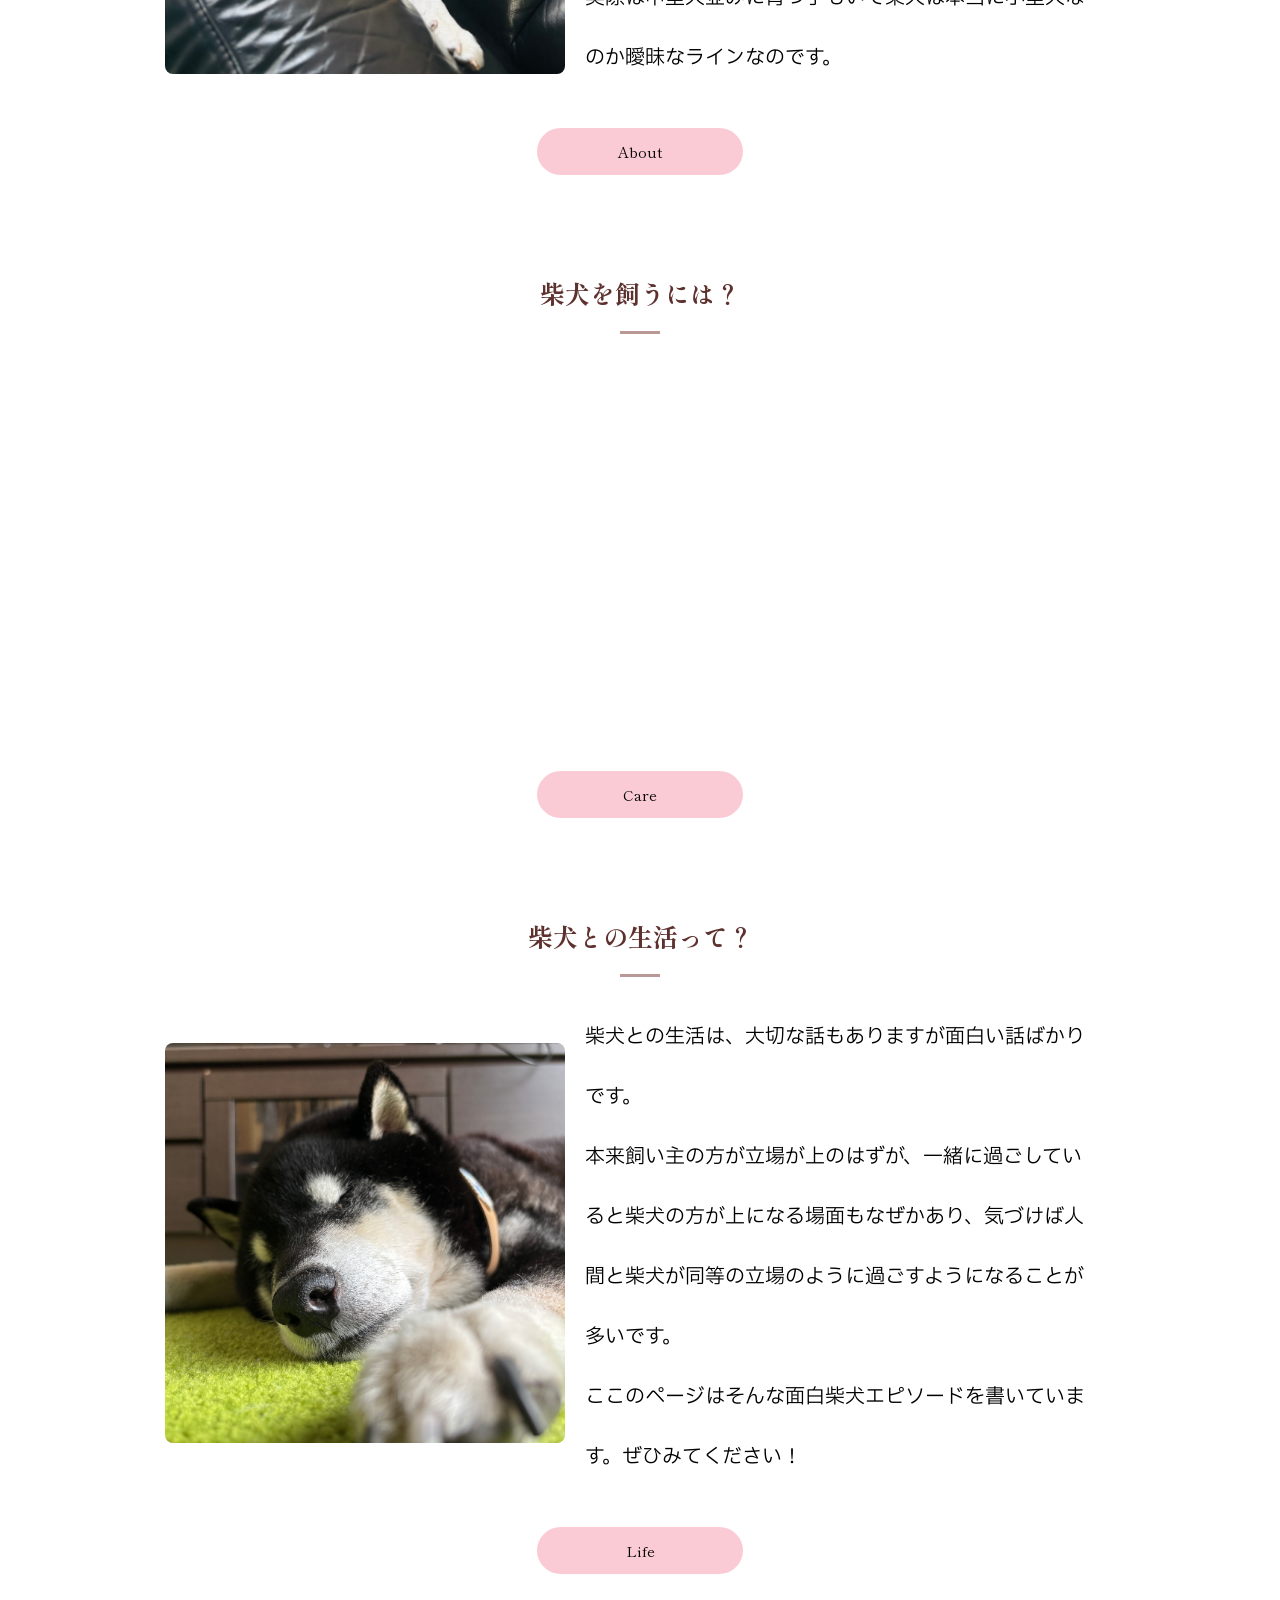
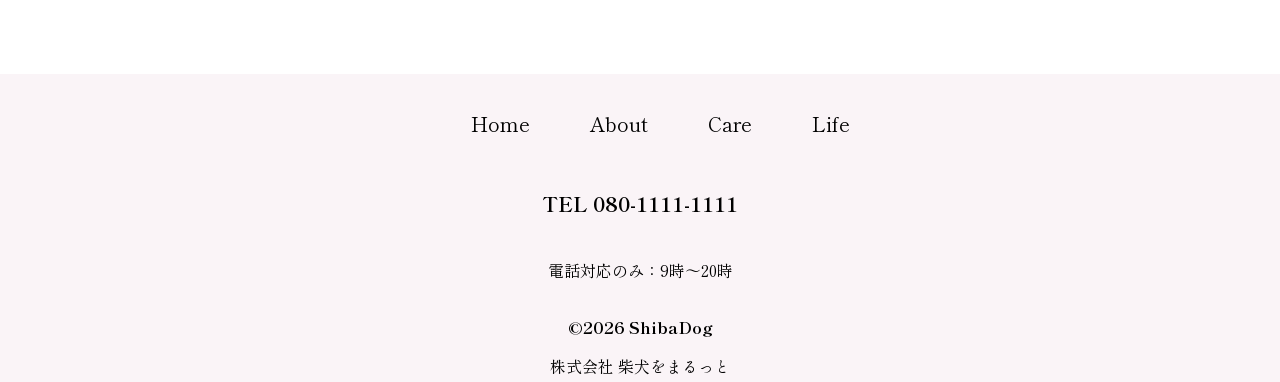
==== commit 90f68fe2: "ページに飛ぶときの変更" ====
--- a/DogMatch_Site/html/index.html
+++ b/DogMatch_Site/html/index.html
@@ -14,6 +14,7 @@
 </head>
 
 <body>
+    <div id="page-transition" class="active"></div>
     <header class="header">
         <div class="header-inner">
             <a href="./index.html" class="header-logo">
@@ -36,75 +37,74 @@
     <main>
         <div class="title">
             <h1>柴犬日和</h1>
-            <p>〜 教科書には載っていない、柴犬のホンネ 〜</p>
+            <p>〜 生まれた時から、そばにいた柴 〜</p>
         </div>
         <!-- 一番初めの一言 -->
         <div class="fade-in">
             <div class="first-message">
-                <p class="first-message-big">
-                    柴犬」というこのサイトは、教科書のような基本的な情報ではありません。<br>生まれた時から今まで、ずっと隣に柴犬がいる私。<br>一人の飼い主として、柴犬と本気で毎日向き合った中で感じた、「個人的な本音と感想」を詰め込んだリアルな記録です。<br>ドタバタな日常や、リアルな柴犬の魅力を、いち飼い主の目線でありのままにお届けします！
+                <p>
+                    「柴犬」は、とにかく柴犬のリアルを突き詰めたサイトです。
                 </p>
-                <p class="first-message-mini">
-                    「柴犬」というこのサイトは、教科書のような基本的な情報ではありません。<br>ドタバタな日常や、リアルな柴犬の魅力を、いち飼い主の目線でありのままにお届けします！</p>
+                <p class="event">実はこのサイト、まだ誰も見つけていない“隠れページ”があるとかないとか。<br>柴犬の道、最後まで歩めば、きっと何かが見えてくる...
+                </p>
             </div>
-        </div>
-        <div class="table-of-contents">
-            <h2>目次</h2>
-            <div class="text">
-                <a href="#about-first" class="about">・柴犬ってどんな犬？ [ about ]</a>
-                <a href="#point-first" class="point">・柴犬を飼うには？[ care ]</a>
-                <a href="#life-first" class="life">・柴犬との生活って？[ life ]</a>
-                <img src="../../DogMatch_Picture/mokuji-bgc.png" alt="もくじ">
-            </div>
-        </div>
-        <!-- ここから各項目簡単説明 -->
-        <!-- 柴とは -->
-        <div class="recommended" id="about-first">
-            <a>
-                <div>柴犬ってどんな犬？</div>
-            </a>
-        </div>
-        <div class="fade-in">
-            <div class="about-first">
-                <a class="about-pc"><img src="../../DogMatch_Picture/About-first.png" alt="about"></a>
-                <p class="brief-explanation">柴犬はキリッとした顔立ちに耳がピンと立っている顔が特徴的で、賢い犬種です。<br>
-                    実は、その顔はきつね顔とたぬき顔に分けられて、毛にもある特徴があります。<br>
-                    さらに、日本犬の中で唯一小型犬と言われていますが、実際は中型犬並みに育つ子もいて柴犬は本当に小型犬なのか曖昧なラインなのです。</p>
-            </div>
-        </div>
-        <a class="link-button" href="./about.html">About</a>
-        <!-- 飼う注意事項 -->
-        <div class="recommended" id="point-first">
-            <a>
-                <div>柴犬を飼うには？</div>
-            </a>
-        </div>
-        <div class="fade-in">
-            <div class="about-first">
-                <p class="brief-explanation">
-                    犬を飼うには柴犬に限らずしつけと環境が大切です。<br>主に「マテ」「お座り」「ハウス」「トイレ」この4つは覚えさせた方がいいです。逆を言えばしつけはこの4つ以上も以下も要らないです。<br>環境は過ごしやすい物や便利道具も大切ですが、飼う人の「注意」の方が大切です。
-                </p>
-                <a class="about-pc"><img src="../../DogMatch_Picture/Point-first.jpeg" alt="point"></a>
-            </div>
-        </div>
-        <a class="link-button" href="./care.html">Care</a>
-        <!-- 生活 -->
-        <div class="recommended" id="life-first">
-            <a>
-                <div>柴犬との生活って？</div>
-            </a>
-        </div>
-        <div class="fade-in">
-            <div class="about-first">
-                <a class="about-pc"><img src="../../DogMatch_Picture/Life-first.jpeg" alt="point"></a>
-                <div class="brief-explanation">
-                    <p>柴犬との生活は、大切な話もありますが面白い話ばかりです。<br>
-                        本来飼い主の方が立場が上のはずが、一緒に過ごしていると柴犬の方が上になる場面もなぜかあり、気づけば人間と柴犬が同等の立場のように過ごすようになることが多いです。<br>ここのページはそんな面白柴犬エピソードを書いています。ぜひみてください！
-                    </p>
+            <div class="table-of-contents">
+                <h2>目次</h2>
+                <div class="text">
+                    <a href="#about-first" class="about">・柴犬ってどんな犬？ [ about ]</a>
+                    <a href="#point-first" class="point">・柴犬を飼うには？[ care ]</a>
+                    <a href="#life-first" class="life">・柴犬との生活って？[ life ]</a>
+                    <img src="../../DogMatch_Picture/mokuji-bgc.png" alt="もくじ">
                 </div>
             </div>
-        </div>
-        <a class="link-button" href="./life.html">Life</a>
+            <!-- ここから各項目簡単説明 -->
+            <!-- 柴とは -->
+            <div class="recommended" id="about-first">
+                <a>
+                    <div>柴犬ってどんな犬？</div>
+                </a>
+            </div>
+            <div class="fade-in">
+                <div class="about-first">
+                    <a class="about-pc"><img src="../../DogMatch_Picture/About-first.png" alt="about"></a>
+                    <p class="brief-explanation">柴犬はキリッとした顔立ちに耳がピンと立っている顔が特徴的で、賢い犬種です。<br>
+                        実は、その顔はきつね顔とたぬき顔に分けられて、毛にもある特徴があります。<br>
+                        さらに、日本犬の中で唯一小型犬と言われていますが、実際は中型犬並みに育つ子もいて柴犬は本当に小型犬なのか曖昧なラインなのです。</p>
+                </div>
+            </div>
+            <a class="link-button" href="./about.html">About</a>
+            <!-- 飼う注意事項 -->
+            <div class="recommended" id="point-first">
+                <a>
+                    <div>柴犬を飼うには？</div>
+                </a>
+            </div>
+            <div class="fade-in">
+                <div class="about-first">
+                    <p class="brief-explanation">
+                        犬を飼うには柴犬に限らずしつけと環境が大切です。<br>主に「マテ」「お座り」「ハウス」「トイレ」この4つは覚えさせた方がいいです。逆を言えばしつけはこの4つ以上も以下も要らないです。<br>環境は過ごしやすい物や便利道具も大切ですが、飼う人の「注意」の方が大切です。
+                    </p>
+                    <a class="about-pc"><img src="../../DogMatch_Picture/Point-first.jpeg" alt="point"></a>
+                </div>
+            </div>
+            <a class="link-button" href="./care.html">Care</a>
+            <!-- 生活 -->
+            <div class="recommended" id="life-first">
+                <a>
+                    <div>柴犬との生活って？</div>
+                </a>
+            </div>
+            <div class="fade-in">
+                <div class="about-first">
+                    <a class="about-pc"><img src="../../DogMatch_Picture/Life-first.jpeg" alt="point"></a>
+                    <div class="brief-explanation">
+                        <p>柴犬との生活は、大切な話もありますが面白い話ばかりです。<br>
+                            本来飼い主の方が立場が上のはずが、一緒に過ごしていると柴犬の方が上になる場面もなぜかあり、気づけば人間と柴犬が同等の立場のように過ごすようになることが多いです。<br>ここのページはそんな面白柴犬エピソードを書いています。ぜひみてください！
+                        </p>
+                    </div>
+                </div>
+            </div>
+            <a class="link-button" href="./life.html">Life</a>
     </main>
     <footer>
         <div class="site-menu">
@@ -131,31 +131,44 @@
         </div>
     </footer>
     <script>
-        // 動作したいものを見つける
+        //ここはメニューボタン（肉球）が押されたらメニューを出し、もう一度押されたら引っ込める役割
         const menuButton = document.querySelector('.menu-button');
         const headerSiteMenu = document.querySelector('.header-site-menu');
-        // 入力されるまで待つ
         menuButton.addEventListener('click', function () {
-            headerSiteMenu.classList.toggle('show');//押すと表示が切り替わり、なければ出し、出されていれば引っ込める。
+            headerSiteMenu.classList.toggle('show');
         });
 
         // fade-in
-        // observerはオブジェクト（newがついているから）
-        // 「画面監視のルールが書かれた設計図」 = IntersectionObserver
         const observer = new IntersectionObserver(entries => {
-            // isIntersectingは画面に映っているかどうかyes,noの話
             entries.forEach(entry => {
-                //entriesというリストの箱に入って、entryで一つ一つ出してる
                 if (entry.isIntersecting) entry.target.classList.add('is-visible');
-                // entry.targetで住所を特定し、classListでそこにつき足すようにする（リスト名にis-visibleを追加してcssを作動させる）
             });
         });
-        // entriesに入ってくる数が一つであってもリストという頑丈な箱に入って渡されてくるため、一度蓋を開ける作業としてentries.forEach(entry =>これは必須→勝手にブラウザが頑丈な箱に入れるからである
+        document.querySelectorAll('.fade-in').forEach(el => observer.observe(el));
+        //→細かくなくて良い、これは結局何をしているjsなのか分かれば良い（これは、つけた名前をこのコード内から探して、cssで設定したpx分下げて配置しておいて、画面に映ったら元の位置に指定時間で戻す
+        // ページ読み込み時:白から元に戻す
 
-        // クラス名を見つけるにはjsだとドットをつけないとクラス名なんだ！と理解しない。ドットがないとただの<>で囲われた文字を探してしまう
-        document.querySelectorAll('.fade-in').forEach(el => observer.observe(el));
-        // forEachはpythonでいうfor文
-        // このコードはdocumentで画面全体を見て、.fade-inを全て見つけ次第、その要素をfor文で一つ一つelに入れ込んでいく。→entriesは受け取る箱で、observeはその箱に投げる役割。
+        // 画面のフェード　page-transition
+        window.addEventListener('DOMContentLoaded', () => {
+            const overlay = document.getElementById('page-transition');
+            requestAnimationFrame(() => {
+                overlay.classList.remove('active'); // フェードアウト
+            });
+        });
+        // リンククリック時:白くしてから遷移
+        document.querySelectorAll('a').forEach(link => {
+            link.addEventListener('click', function (e) {
+                // 外部リンクや同ページ内リンクは除外したい場合はここで判定
+                e.preventDefault();
+                const href = this.getAttribute('href');
+                const overlay = document.getElementById('page-transition');
+                overlay.classList.add('active');
+
+                setTimeout(() => {
+                    window.location.href = href;
+                }, 1000); // CSSのtransition時間と合わせる
+            });
+        });
     </script>
 </body>
 
--- a/DogMatch_Site/css/base.css
+++ b/DogMatch_Site/css/base.css
@@ -169,6 +169,29 @@
     margin-top: 30px;
 }
 
+/* ページ飛ぶとき */
+#page-transition {
+    position: fixed;
+    top: 0;
+    left: 0;
+    width: 100%;
+    height: 100%;
+    background-size: cover;
+    background-position: center;
+    background-repeat: no-repeat;
+    background-attachment: fixed;
+    background-image: url(../../DogMatch_Picture/fade.png);
+    opacity: 0;
+    pointer-events: none;
+    z-index: 9999;
+    transition: opacity 1s ease;
+}
+
+#page-transition.active {
+    opacity: 1;
+    pointer-events: all;
+}
+
 @media (max-width:900px) {
     body {
         background-position: right -100px bottom;
--- a/DogMatch_Site/css/index.css
+++ b/DogMatch_Site/css/index.css
@@ -41,8 +41,8 @@
 }
 
 .title h1 {
-    margin-top: 10px;
-    margin-bottom: 100px;
+    margin-top: 40px;
+    margin-bottom: 50px;
     font-size: 60px;
 }
 
@@ -55,12 +55,12 @@
     line-height: 3;
 }
 
-.first-message-big {
-    display: block;
-}
-
-.first-message-mini {
-    display: none;
+.first-message {
+    font-family: "Shippori Mincho", serif;
+}
+
+.event {
+    font-size: 18px;
 }
 
 /* 前書きここまで */
@@ -72,6 +72,7 @@
     text-align: center;
     font-weight: bold;
     color: #5d312e;
+    font-family: "Shippori Mincho", serif;
 }
 
 .recommended:after {
@@ -96,6 +97,7 @@
     /*角を丸くするもので、4つ角全て各自変更できる*/
     font-size: 15px;
     padding: 13px;
+    font-family: "Shippori Mincho", serif;
 }
 
 /* ボタン、カーソルを当てたら色が変わるコード */
@@ -116,7 +118,6 @@
     margin-left: 20px;
 }
 
-/* おすすめ欄のスクロール部分設定 */
 .about-first {
     display: flex;
     max-width: 950px;
@@ -146,13 +147,7 @@
     padding: 10px 100px 20px;
     z-index: 1;
     border-radius: 8px;
-}
-
-.table-of-contents a {
-    width: fit-content;
-    /*文字の長さ分だけ↓*/
-    border-bottom: 2px solid #6e35327e;
-    /*２pxの太さで真っ直ぐこの色でひく*/
+    font-family: "Shippori Mincho", serif;
 }
 
 .table-of-contents img {
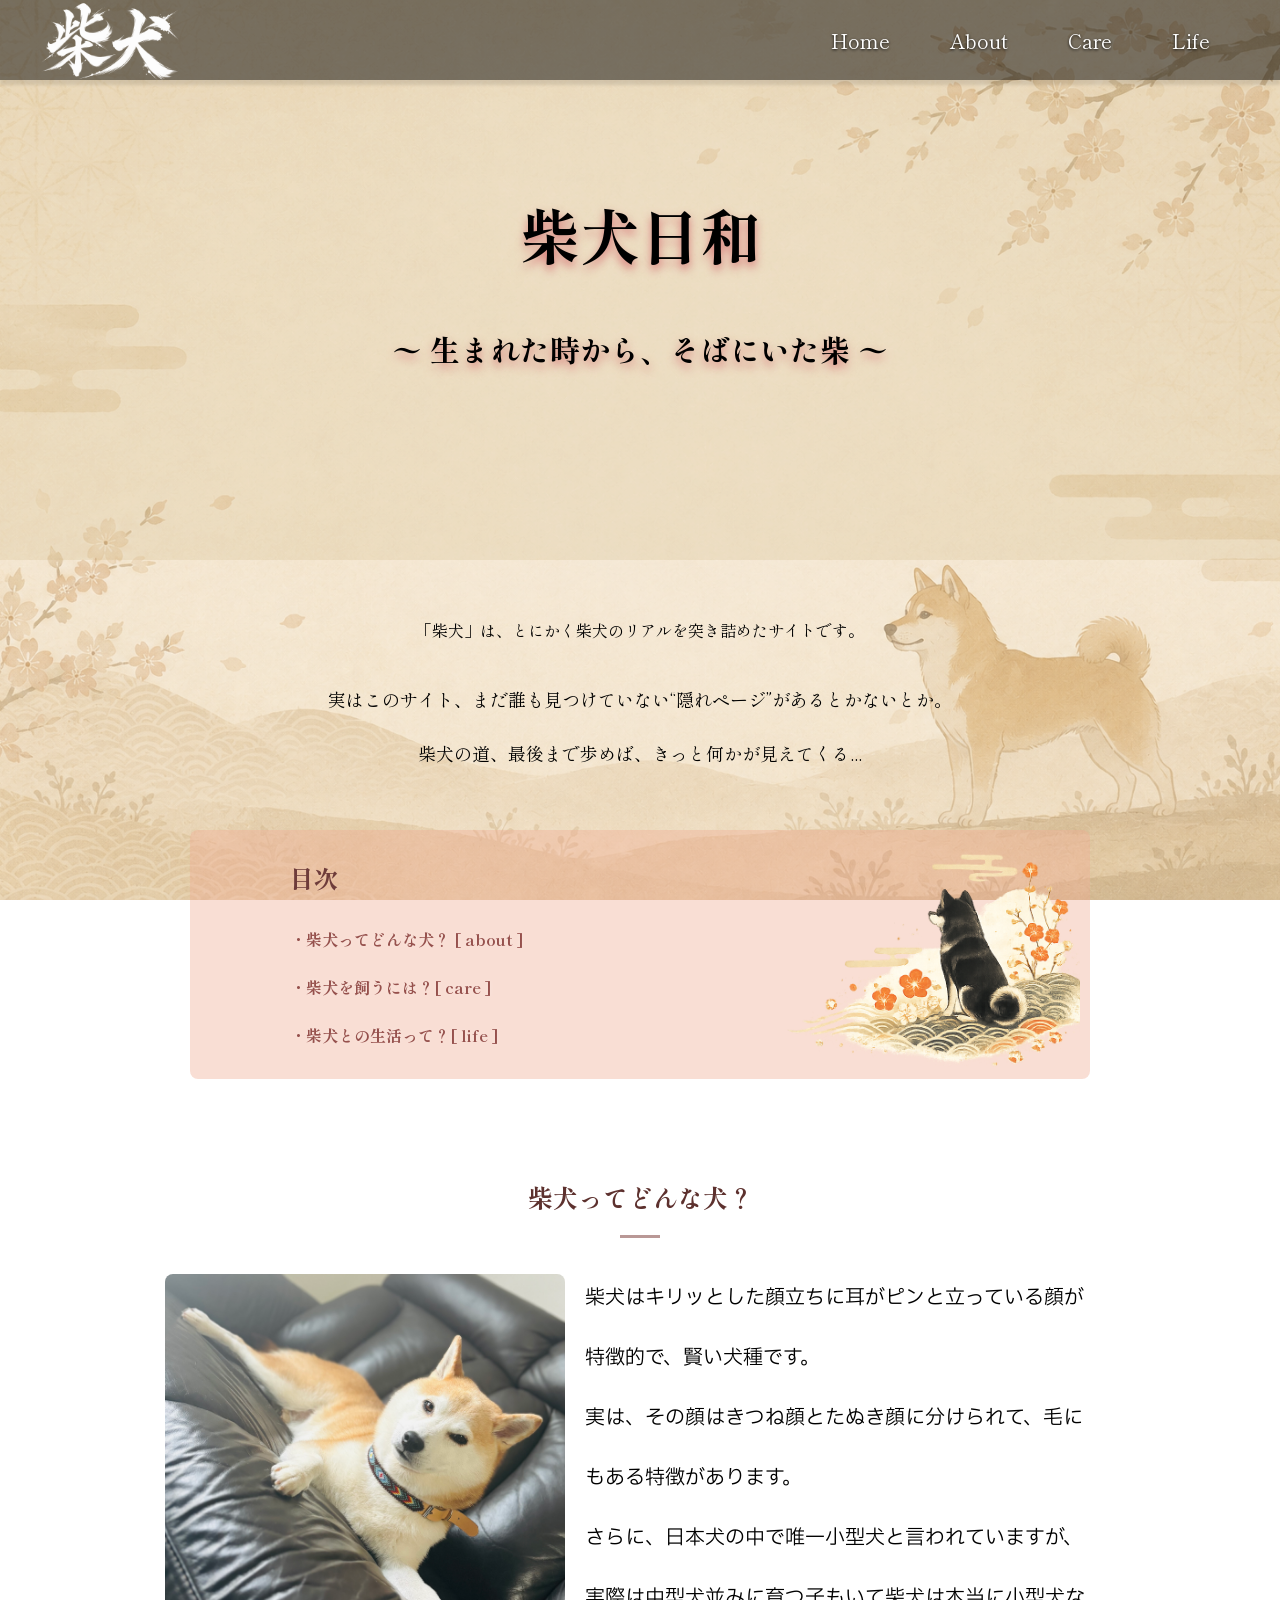
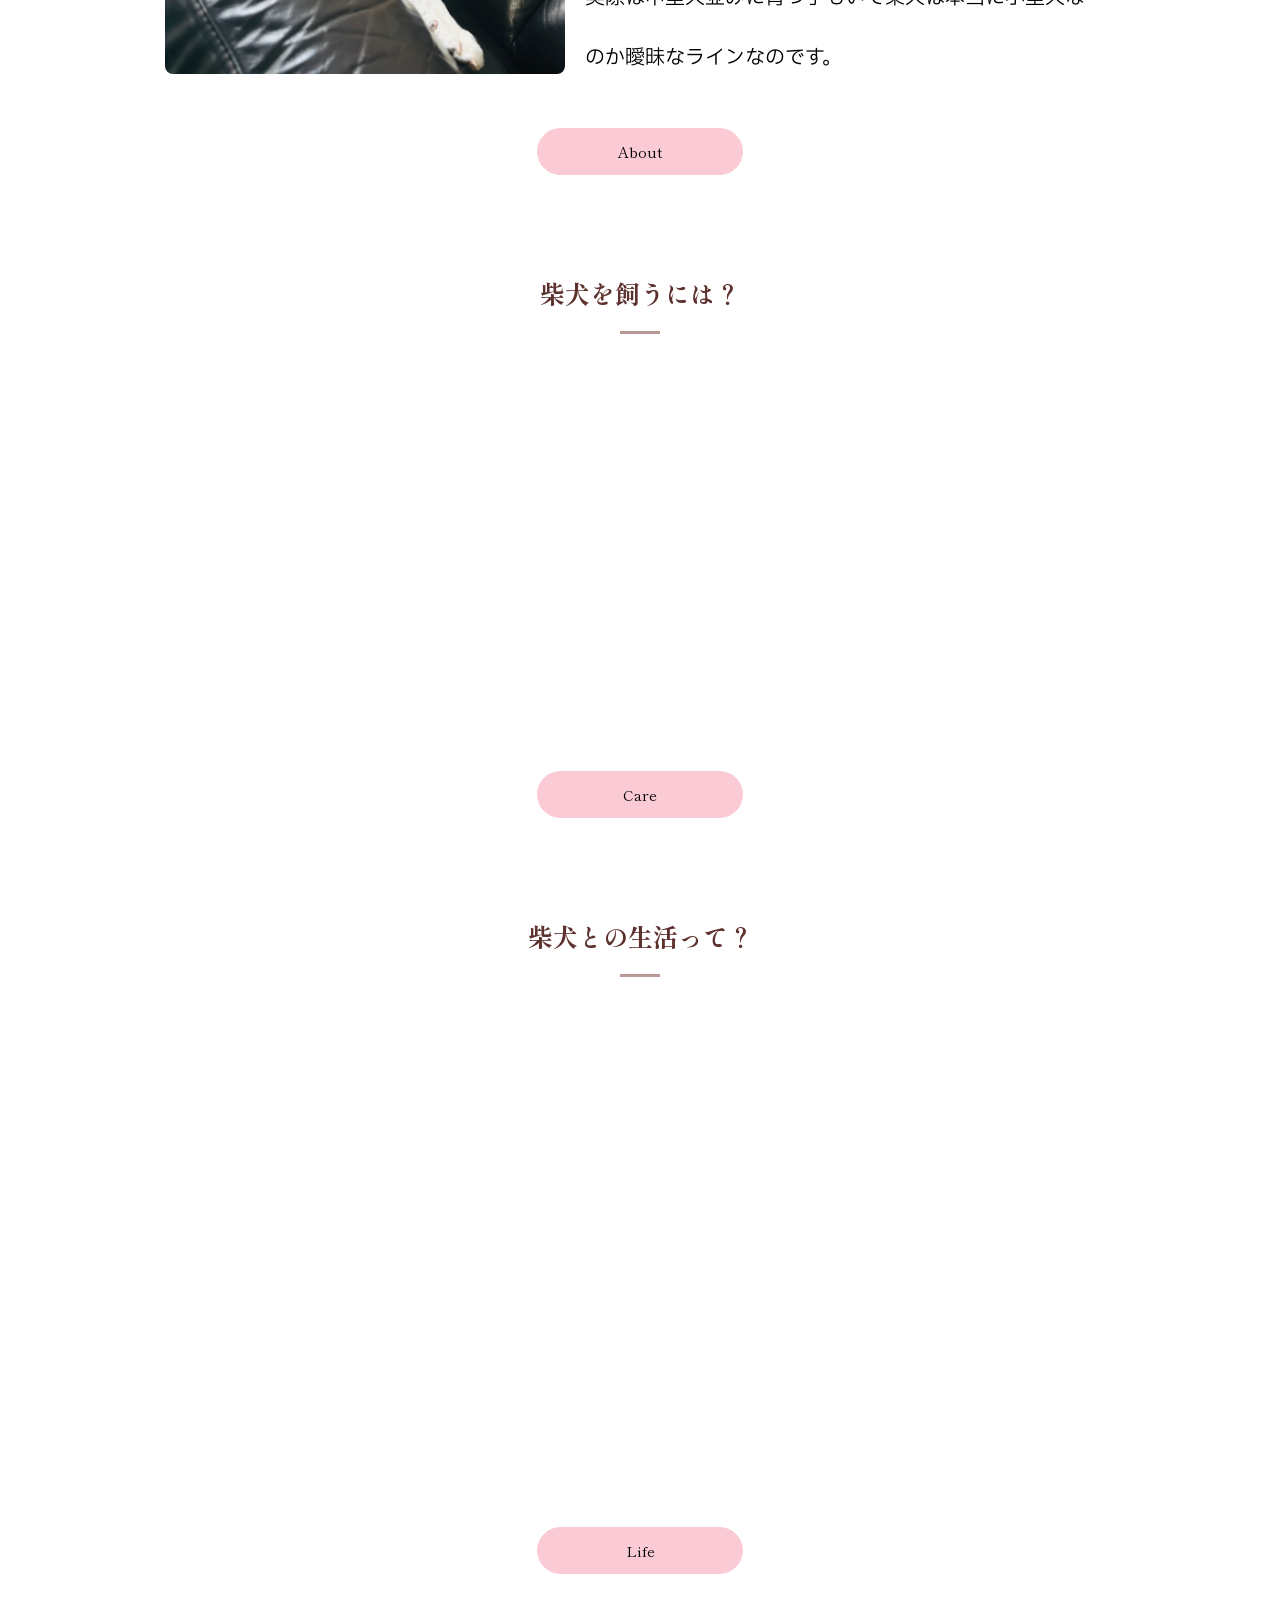
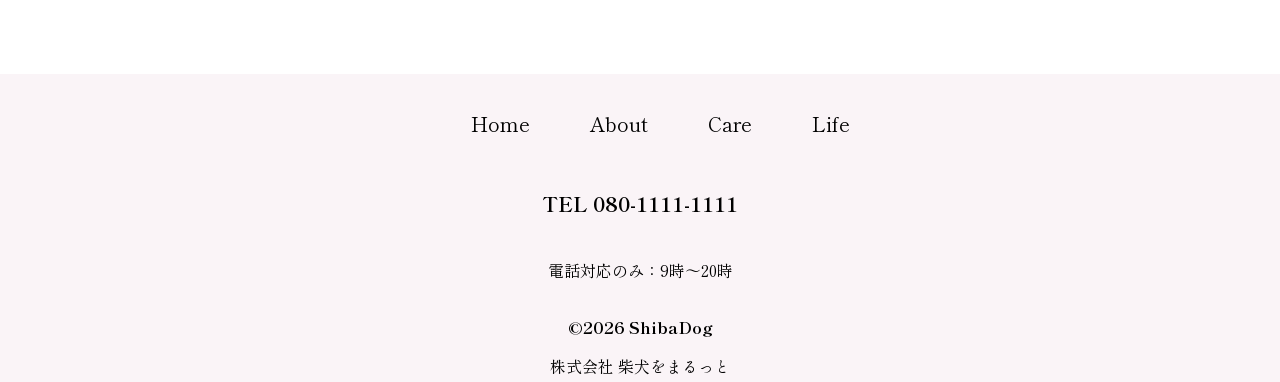
==== commit 8db3f570: "カーソル設定完了" ====
--- a/DogMatch_Site/html/index.html
+++ b/DogMatch_Site/html/index.html
@@ -149,6 +149,7 @@
         // ページ読み込み時:白から元に戻す
 
         // 画面のフェード　page-transition
+        //1
         window.addEventListener('DOMContentLoaded', () => {
             const overlay = document.getElementById('page-transition');
             requestAnimationFrame(() => {
@@ -156,19 +157,46 @@
             });
         });
         // リンククリック時:白くしてから遷移
+        //2（役割はその場でページに飛ぶのをとめ、自分で設定した演習、時間を決めて移動させてる
         document.querySelectorAll('a').forEach(link => {
             link.addEventListener('click', function (e) {
-                // 外部リンクや同ページ内リンクは除外したい場合はここで判定
-                e.preventDefault();
                 const href = this.getAttribute('href');
+                // hrefにクリックされたaタグのhref属性の値を読み込んでいる
+                if (!href || href.startsWith('#')) {
+                    return; // ここで処理を抜ける
+                }
+                e.preventDefault();//リンクを押した瞬間にすぐページが切り替わるのを止める。
                 const overlay = document.getElementById('page-transition');
-                overlay.classList.add('active');
-
+                overlay.classList.add('active');//→ 白いオーバーレイを表示する(すでに白い状態だから見た目上の変化はないけど、「今から白くなるぞ」という状態にする)
+                //3
                 setTimeout(() => {
                     window.location.href = href;
                 }, 1000); // CSSのtransition時間と合わせる
             });
         });
+        //最初から白くしておく（html)→リンクリックで2が動き、3で1秒まつ→待ったらページの読み込み→そのページも初めから白いため、1が動き、フェードアウト
+
+        // カーソル設定
+        let lastTime = 0;
+        document.addEventListener('mousemove', function (e) {
+            const now = Date.now(); // 今の時刻を取得
+            if (now - lastTime < 150) {//時間設定
+                return; // 前回置いてからまだINTERVALミリ秒経ってなければ何もしない
+            }
+            lastTime = now; // 今回置いた時刻を記録し直す
+            const paw = document.createElement('img');//タグ作成
+            paw.src = '../../DogMatch_Picture/cursor.png';
+            paw.className = 'paw-trail';//cssで見た目を整えるための目印
+            paw.style.left = e.pageX + 'px';
+            paw.style.top = e.pageY + 'px';
+            //マウスが動いたらその地点を記録
+            document.body.appendChild(paw);//実際に追加
+
+            // 一定時間後に消す(残り続けると重くなるため)
+            setTimeout(() => {
+                paw.remove();
+            }, 800);
+        });
     </script>
 </body>
 
--- a/DogMatch_Site/css/base.css
+++ b/DogMatch_Site/css/base.css
@@ -10,6 +10,9 @@
 
 /* これだけでゆっくり動いてくれる */
 
+* {
+    cursor: url('../../DogMatch_Picture/cursor.png') 16 16, auto;
+}
 
 body {
     font-family: "IBM Plex Sans JP", sans-serif;
@@ -22,6 +25,8 @@
     margin: 0;
     padding: 0;
     width: 100%;
+    /* カーソル */
+    cursor: url('../../DogMatch_Picture/cursor.png') 16 16, auto;
 }
 
 /* ↓各項目のtitle部分設定 */
@@ -187,9 +192,33 @@
     transition: opacity 1s ease;
 }
 
+/* CSS	見た目の変化のルール(何が、どう、何秒で変わるか)
+JS	いつそのルールを発動させるか(クラスの付け外しのタイミング) */
+
 #page-transition.active {
     opacity: 1;
     pointer-events: all;
+}
+
+/* カーソル */
+.paw-trail {
+    position: absolute;
+    pointer-events: none;
+    /*この要素はクリック judged対象から外す*/
+    /* 跡自体はクリックできないようにする */
+    opacity: 0.7;
+    animation: paw-fade 0.8s forwards;
+    /* 徐々に消えるように */
+    transition: none;
+    transform: translate(-50%, -50%);
+}
+
+@keyframes paw-fade {
+    to {
+        opacity: 0;
+        transform: translate(-50%, -50%) scale(0.8);
+        /* 位置は変わらず、大きさと透明度だけ変化 */
+    }
 }
 
 @media (max-width:900px) {
